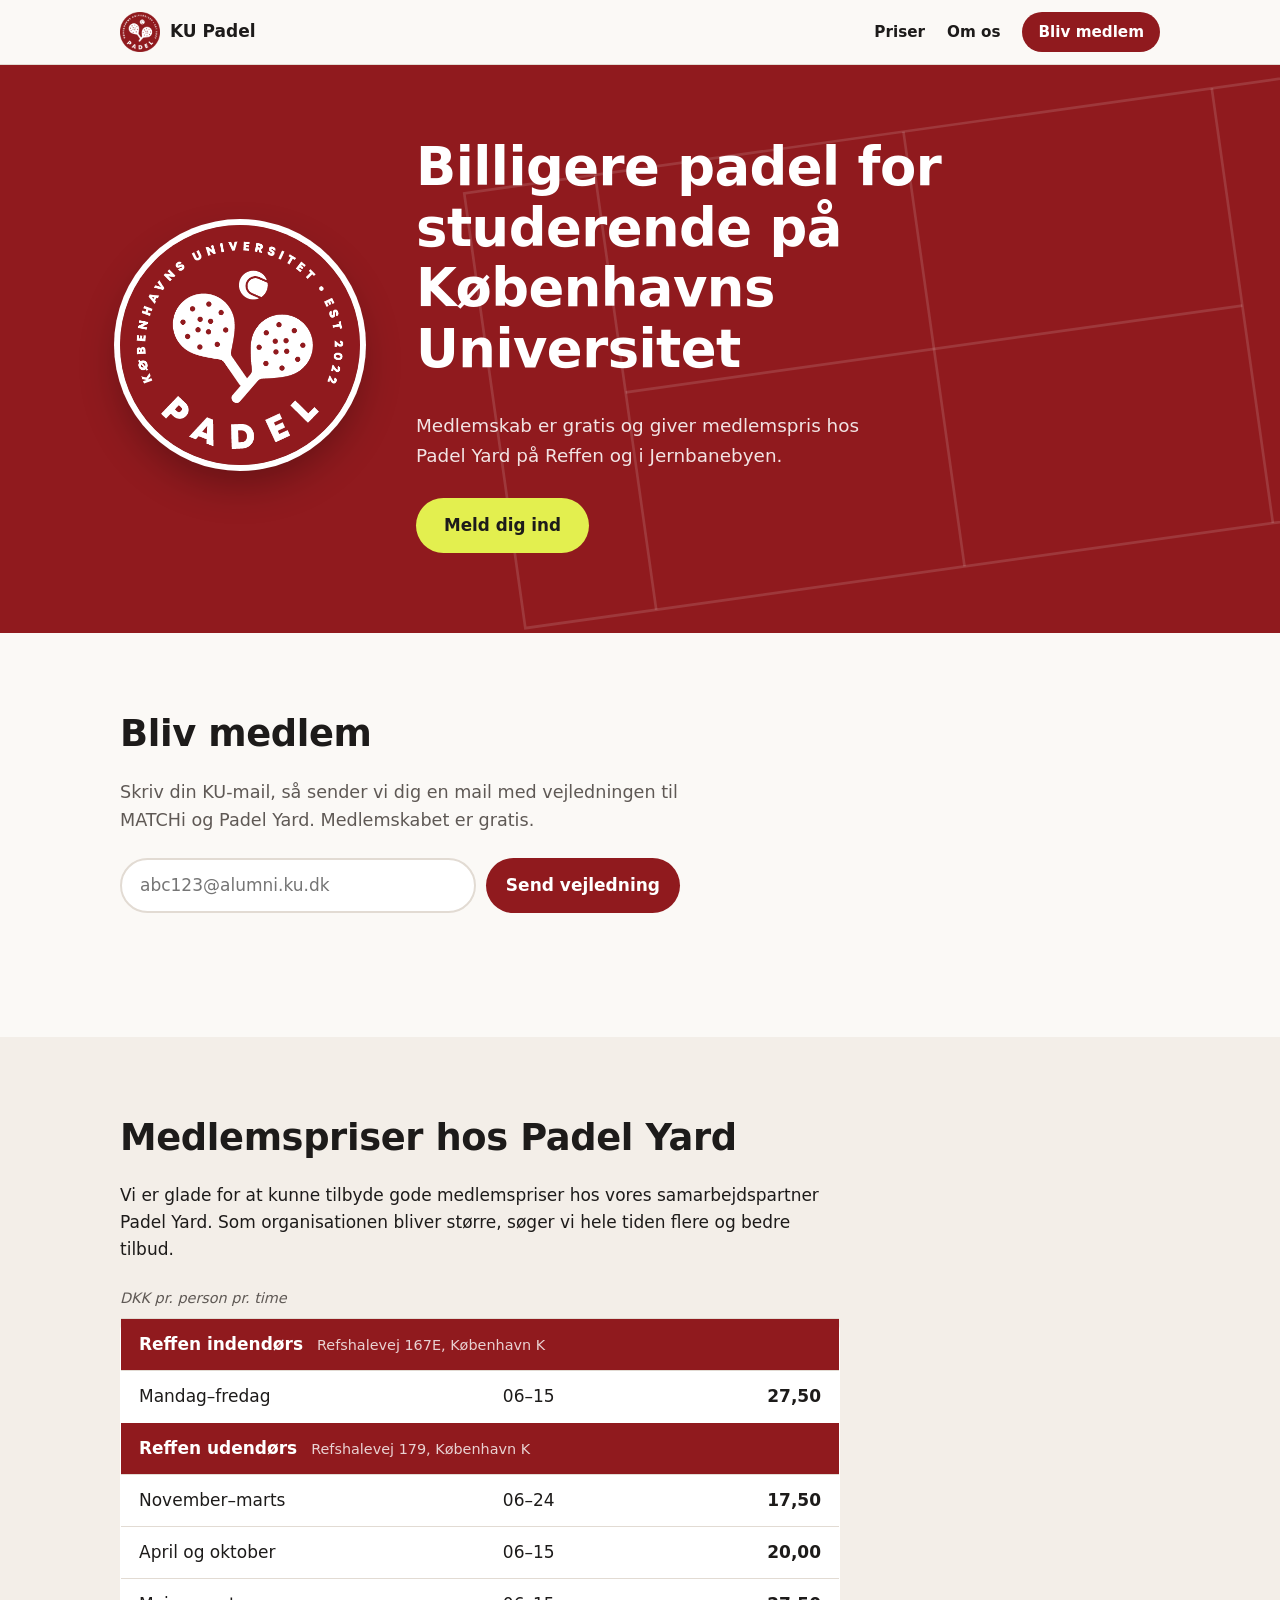
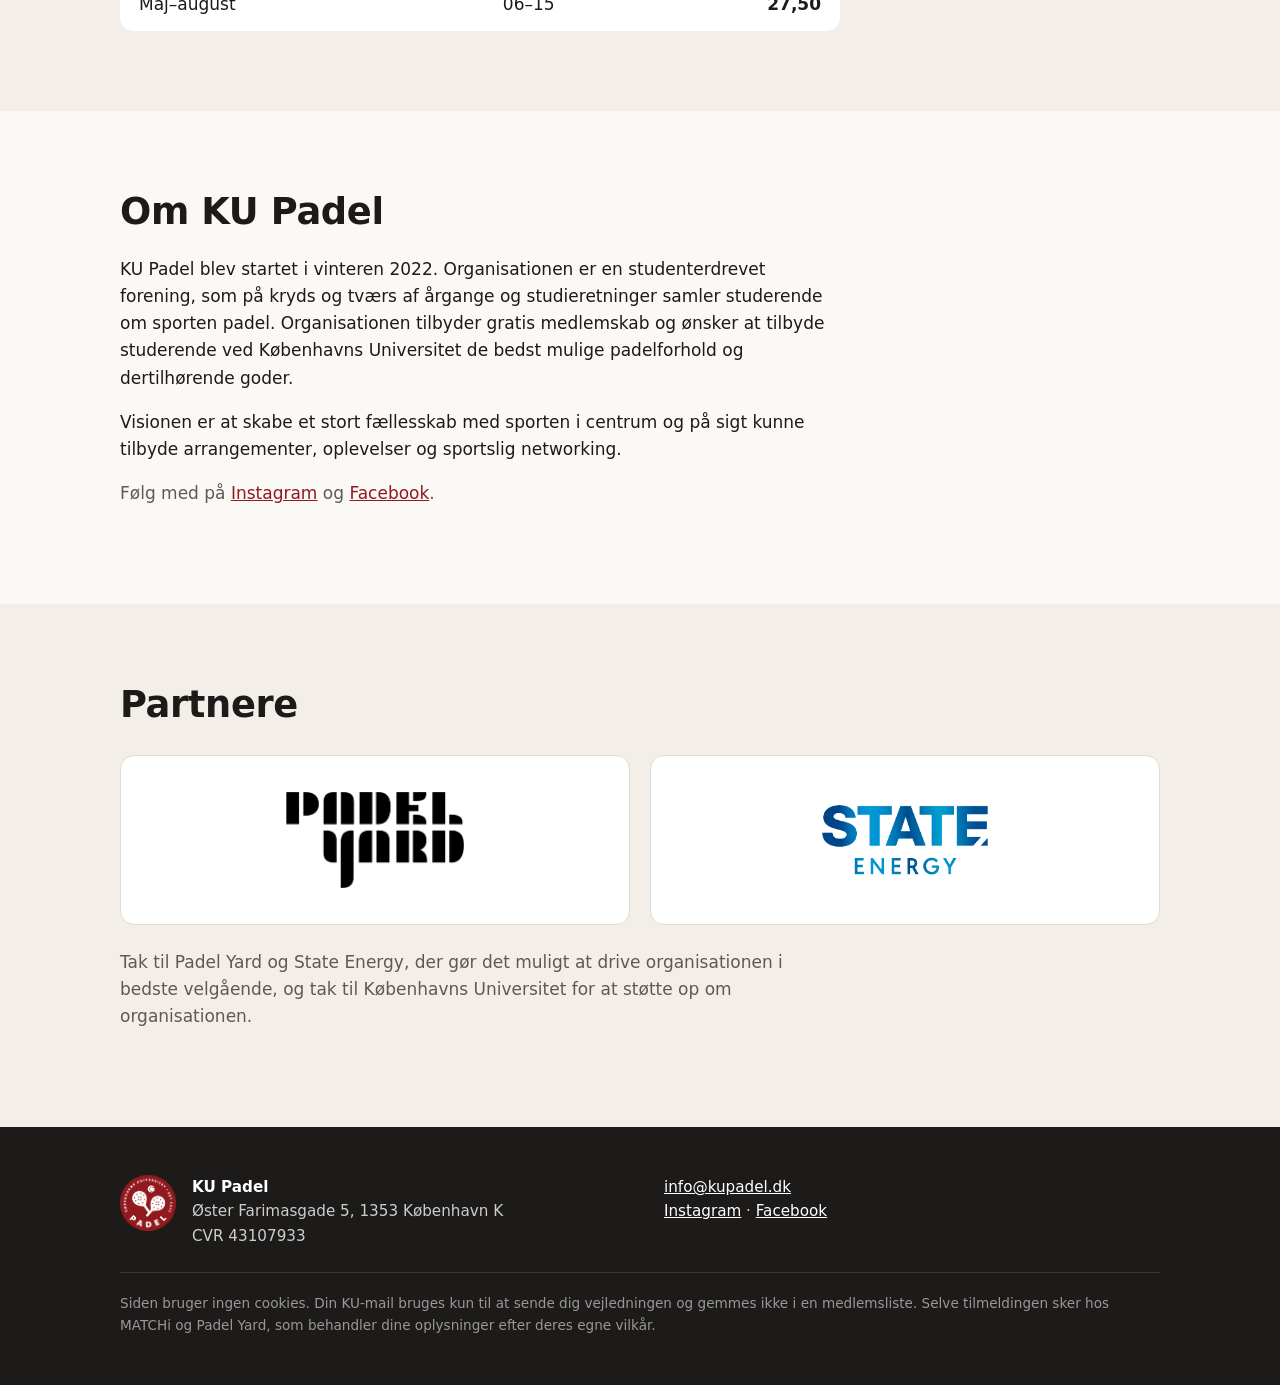
==== index.html @ b3137849 "Tilmelding via KU-mail: velkomstmail sendes fra Google Apps Script Co-Authored-By: Claude Opus 5.5 <" ====
<!doctype html>
<html lang="da">
<head>
  <meta charset="utf-8">
  <meta name="viewport" content="width=device-width, initial-scale=1">
  <title>KU Padel – for studerende</title>
  <meta name="description" content="KU Padel er en gratis, studenterdrevet forening for studerende ved Københavns Universitet. Bliv medlem og spil billigere padel hos Padel Yard.">
  <meta property="og:title" content="KU Padel – for studerende">
  <meta property="og:description" content="Gratis medlemskab og billigere padel hos Padel Yard for studerende ved Københavns Universitet.">
  <meta property="og:image" content="https://kupadel.dk/assets/logo.png">
  <meta property="og:url" content="https://kupadel.dk/">
  <link rel="icon" href="assets/favicon.png">
  <link rel="apple-touch-icon" href="assets/apple-touch-icon.png">
  <link rel="stylesheet" href="style.css">
</head>
<body>

<header class="topbar">
  <div class="wrap topbar-inner">
    <a class="brand" href="#top"><img src="assets/logo.png" alt="" width="40" height="40">KU Padel</a>
    <nav>
      <a href="#priser">Priser</a>
      <a href="#om">Om os</a>
      <a class="nav-cta" href="#bliv-medlem">Bliv medlem</a>
    </nav>
  </div>
</header>

<main id="top">

  <section class="hero">
    <svg class="court" viewBox="0 0 200 100" aria-hidden="true">
      <rect x="1" y="1" width="198" height="98"/>
      <line x1="100" y1="1" x2="100" y2="99"/>
      <line x1="30.5" y1="1" x2="30.5" y2="99"/>
      <line x1="169.5" y1="1" x2="169.5" y2="99"/>
      <line x1="30.5" y1="50" x2="169.5" y2="50"/>
    </svg>
    <div class="wrap hero-inner">
      <img class="hero-logo" src="assets/logo.png" alt="KU Padel – Københavns Universitet, est. 2022" width="474" height="474">
      <div>
        <h1>Billigere padel for studerende på Københavns Universitet</h1>
        <p class="hero-text">Medlemskab er gratis og giver medlemspris hos Padel Yard på Reffen og i Jernbanebyen.</p>
        <a class="btn btn-ball" href="#bliv-medlem">Meld dig ind</a>
      </div>
    </div>
  </section>

  <section id="bliv-medlem" class="section">
    <div class="wrap">
      <h2>Bliv medlem</h2>
      <p class="join-text">Skriv din KU-mail, så sender vi dig en mail med vejledningen til MATCHi og Padel Yard. Medlemskabet er gratis.</p>
      <form id="join" class="join" novalidate>
        <label for="email" class="sr-only">KU-mail</label>
        <input id="email" name="email" type="email" inputmode="email" autocomplete="email" placeholder="abc123@alumni.ku.dk" required>
        <input name="website" type="text" tabindex="-1" autocomplete="off" class="hp" aria-hidden="true">
        <button class="btn" type="submit">Send vejledning</button>
      </form>
      <p id="join-msg" class="join-msg" role="status"></p>
    </div>
  </section>

  <!-- PRISER: Tallene er fra den gamle side (april 2026). Tjek dem med Padel Yard, og tilføj Jernbanebyen. -->
  <section id="priser" class="section section-tint">
    <div class="wrap narrow">
      <h2>Medlemspriser hos Padel Yard</h2>
      <p>Vi er glade for at kunne tilbyde gode medlemspriser hos vores samarbejdspartner Padel Yard. Som organisationen bliver større, søger vi hele tiden flere og bedre tilbud.</p>
      <table class="prices">
        <caption>DKK pr. person pr. time</caption>
        <tbody>
          <tr class="venue"><th colspan="3">Reffen indendørs <span>Refshalevej 167E, København K</span></th></tr>
          <tr><td>Mandag–fredag</td><td>06–15</td><td>27,50</td></tr>
        </tbody>
        <tbody>
          <tr class="venue"><th colspan="3">Reffen udendørs <span>Refshalevej 179, København K</span></th></tr>
          <tr><td>November–marts</td><td>06–24</td><td>17,50</td></tr>
          <tr><td>April og oktober</td><td>06–15</td><td>20,00</td></tr>
          <tr><td>Maj–august</td><td>06–15</td><td>27,50</td></tr>
        </tbody>
      </table>
    </div>
  </section>

  <section id="om" class="section">
    <div class="wrap narrow">
      <h2>Om KU Padel</h2>
      <p>KU Padel blev startet i vinteren 2022. Organisationen er en studenterdrevet forening, som på kryds og tværs af årgange og studieretninger samler studerende om sporten padel. Organisationen tilbyder gratis medlemskab og ønsker at tilbyde studerende ved Københavns Universitet de bedst mulige padelforhold og dertilhørende goder.</p>
      <p>Visionen er at skabe et stort fællesskab med sporten i centrum og på sigt kunne tilbyde arrangementer, oplevelser og sportslig networking.</p>
      <p class="social">Følg med på <a href="https://www.instagram.com/kupadel/" target="_blank" rel="noopener">Instagram</a> og <a href="https://www.facebook.com/KU-Padel-109963844948244" target="_blank" rel="noopener">Facebook</a>.</p>
    </div>
  </section>

  <section id="partnere" class="section section-tint">
    <div class="wrap">
      <h2>Partnere</h2>
      <div class="partners">
        <a href="https://padelyard.dk" target="_blank" rel="noopener"><img src="assets/padelyard.png" alt="Padel Yard" width="714" height="387"></a>
        <a href="https://state.nu" target="_blank" rel="noopener"><img src="assets/state-energy.png" alt="State Energy" width="262" height="111"></a>
      </div>
      <p class="thanks">Tak til Padel Yard og State Energy, der gør det muligt at drive organisationen i bedste velgående, og tak til Københavns Universitet for at støtte op om organisationen.</p>
    </div>
  </section>

</main>

<footer class="footer">
  <div class="wrap footer-inner">
    <div>
      <img src="assets/logo.png" alt="" width="56" height="56">
      <p><strong>KU Padel</strong><br>Øster Farimasgade 5, 1353 København K<br>CVR 43107933</p>
    </div>
    <div>
      <p><a href="mailto:info@kupadel.dk">info@kupadel.dk</a><br>
        <a href="https://www.instagram.com/kupadel/" target="_blank" rel="noopener">Instagram</a> · <a href="https://www.facebook.com/KU-Padel-109963844948244" target="_blank" rel="noopener">Facebook</a></p>
    </div>
    <p class="privacy">Siden bruger ingen cookies. Din KU-mail bruges kun til at sende dig vejledningen og gemmes ikke i en medlemsliste. Selve tilmeldingen sker hos MATCHi og Padel Yard, som behandler dine oplysninger efter deres egne vilkår.</p>
  </div>
</footer>

<script>
  // Web-app-URL fra Google Apps Script (se apps-script/Code.gs og README.md).
  const ENDPOINT = 'INDSÆT_APPS_SCRIPT_URL_HER';
  const KU_MAIL = /^[^\s@]+@([a-z0-9-]+\.)*ku\.dk$/i;

  const form = document.getElementById('join');
  const msg = document.getElementById('join-msg');

  form.addEventListener('submit', async (e) => {
    e.preventDefault();
    const email = form.email.value.trim();
    if (!KU_MAIL.test(email)) {
      msg.className = 'join-msg error';
      msg.textContent = 'Brug din KU-mail, fx abc123@alumni.ku.dk.';
      return;
    }
    const button = form.querySelector('button');
    button.disabled = true;
    msg.className = 'join-msg';
    msg.textContent = 'Sender …';
    try {
      const res = await fetch(ENDPOINT, { method: 'POST', body: new URLSearchParams(new FormData(form)) });
      const data = await res.json();
      if (data.status !== 'ok') throw new Error(data.status);
      form.reset();
      msg.className = 'join-msg ok';
      msg.textContent = `Tjek din indbakke på ${email}. Kan du ikke finde mailen, så kig i spam.`;
    } catch {
      msg.className = 'join-msg error';
      msg.textContent = 'Noget gik galt. Prøv igen, eller skriv til padelcss@gmail.com.';
    } finally {
      button.disabled = false;
    }
  });
</script>

</body>
</html>
---- style.css ----
:root {
  --red: #901a1e;
  --red-deep: #6f1317;
  --ball: #e3ef4f;
  --ink: #1d1b1a;
  --muted: #5f5955;
  --paper: #fbf9f6;
  --tint: #f3eee8;
  --line: #e2dbd3;
  --radius: 14px;
}

* { box-sizing: border-box; }

html { scroll-behavior: smooth; scroll-padding-top: 72px; }

body {
  margin: 0;
  background: var(--paper);
  color: var(--ink);
  font: 17px/1.6 ui-sans-serif, system-ui, -apple-system, "Segoe UI", Roboto, Helvetica, Arial, sans-serif;
  -webkit-font-smoothing: antialiased;
}

img { max-width: 100%; height: auto; display: block; }

a { color: var(--red); }

h1, h2, h3 { line-height: 1.15; margin: 0 0 .6em; letter-spacing: -.01em; }
h2 { font-size: clamp(1.7rem, 4vw, 2.3rem); font-weight: 800; }
h3 { font-size: 1.15rem; font-weight: 700; }

.wrap { max-width: 1080px; margin: 0 auto; padding: 0 20px; }
.narrow > * { max-width: 720px; }

/* Topbar */
.topbar {
  position: sticky; top: 0; z-index: 10;
  background: rgba(251, 249, 246, .92);
  backdrop-filter: blur(8px);
  border-bottom: 1px solid var(--line);
}
.topbar-inner { display: flex; align-items: center; justify-content: space-between; height: 64px; }
.brand { display: flex; align-items: center; gap: 10px; font-weight: 800; color: var(--ink); text-decoration: none; }
.topbar nav { display: flex; align-items: center; gap: 22px; }
.topbar nav a { color: var(--ink); text-decoration: none; font-weight: 600; font-size: .95rem; }
.topbar nav a:hover { color: var(--red); }
.topbar nav .nav-cta { background: var(--red); color: #fff; padding: 8px 16px; border-radius: 999px; }
.topbar nav .nav-cta:hover { background: var(--red-deep); color: #fff; }

/* Hero */
.hero {
  position: relative; overflow: hidden;
  background: var(--red);
  color: #fff;
  padding: 72px 0 80px;
}
.court {
  position: absolute; right: -8%; top: 50%;
  width: 70%; min-width: 520px;
  transform: translateY(-50%) rotate(-8deg);
  fill: none; stroke: rgba(255, 255, 255, .13); stroke-width: .6;
}
.hero-inner { position: relative; display: grid; grid-template-columns: 240px 1fr; gap: 56px; align-items: center; }
.hero-logo { width: 240px; border-radius: 50%; box-shadow: 0 0 0 6px #fff, 0 18px 40px rgba(0, 0, 0, .3); }
.hero h1 { font-size: clamp(2rem, 5vw, 3.3rem); font-weight: 800; max-width: 15ch; }
.hero-text { font-size: 1.15rem; max-width: 38ch; margin: 0 0 28px; color: rgba(255, 255, 255, .88); }

/* Buttons */
.btn {
  display: inline-block;
  background: var(--red); color: #fff;
  font-weight: 700; text-decoration: none;
  padding: 11px 20px; border-radius: 999px;
  transition: background .15s, transform .15s;
}
.btn:hover { background: var(--red-deep); transform: translateY(-1px); }
.btn-ball { background: var(--ball); color: var(--ink); font-size: 1.05rem; padding: 14px 28px; }
.btn-ball:hover { background: #fff; color: var(--ink); }
.btn-ghost { background: transparent; color: var(--red); box-shadow: inset 0 0 0 2px var(--red); }
.btn-ghost:hover { background: var(--red); color: #fff; }
.btn-row { display: flex; flex-wrap: wrap; gap: 10px; }

/* Sections */
.section { padding: 80px 0; }
.section-tint { background: var(--tint); }
.section p { margin: 0 0 1em; }

/* Join */
.join-text { max-width: 52ch; color: var(--muted); font-size: 1.1rem; }
.join { display: flex; gap: 10px; max-width: 560px; margin-top: 24px; }
.join input[type=email] {
  flex: 1; min-width: 0;
  font: inherit; padding: 12px 18px;
  border: 2px solid var(--line); border-radius: 999px; background: #fff; color: var(--ink);
}
.join input[type=email]:focus { outline: none; border-color: var(--red); }
.join .btn { border: 0; font: inherit; font-weight: 700; cursor: pointer; }
.join .btn:disabled { opacity: .6; cursor: default; transform: none; }
.join-msg { min-height: 1.6em; margin-top: 12px; font-weight: 600; }
.join-msg.ok { color: #2f6b2f; }
.join-msg.error { color: var(--red); }
.hp { position: absolute; left: -9999px; }
.sr-only { position: absolute; width: 1px; height: 1px; overflow: hidden; clip: rect(0 0 0 0); }

/* Prices */
.prices { width: 100%; border-collapse: collapse; margin-top: 24px; background: #fff; border-radius: var(--radius); overflow: hidden; border: 1px solid var(--line); }
.prices caption { caption-side: top; text-align: left; font-size: .9rem; color: var(--muted); padding-bottom: 8px; font-style: italic; }
.prices th, .prices td { padding: 12px 18px; text-align: left; }
.prices td:last-child { text-align: right; font-weight: 700; font-variant-numeric: tabular-nums; }
.prices td { border-top: 1px solid var(--line); }
.prices .venue th { background: var(--red); color: #fff; font-weight: 700; }
.prices .venue span { font-weight: 400; opacity: .8; margin-left: 8px; font-size: .9rem; }

/* About */
.social { color: var(--muted); }

/* Partners */
.partners { display: flex; flex-wrap: wrap; gap: 20px; margin: 28px 0 24px; }
.partners a {
  flex: 1 1 260px;
  display: grid; place-items: center;
  background: #fff; border: 1px solid var(--line); border-radius: var(--radius);
  height: 170px; padding: 28px;
  transition: border-color .15s;
}
.partners a:hover { border-color: var(--red); }
.partners img { width: auto; height: 96px; }
.partners img[alt="State Energy"] { height: 70px; }
.thanks { color: var(--muted); max-width: 64ch; }

/* Footer */
.footer { background: var(--ink); color: rgba(255, 255, 255, .78); padding: 48px 0; font-size: .95rem; }
.footer a { color: #fff; }
.footer-inner { display: grid; grid-template-columns: 1fr 1fr; gap: 24px 48px; }
.footer-inner > div:first-child { display: flex; gap: 16px; align-items: flex-start; }
.footer p { margin: 0; }
.footer strong { color: #fff; }
.privacy { grid-column: 1 / -1; font-size: .85rem; color: rgba(255, 255, 255, .55); border-top: 1px solid rgba(255, 255, 255, .12); padding-top: 20px; }

/* Mobile */
@media (max-width: 820px) {
  .hero { padding: 48px 0 56px; }
  .hero-inner { grid-template-columns: 1fr; gap: 28px; }
  .hero-logo { width: 140px; }
  .section { padding: 56px 0; }
  .footer-inner { grid-template-columns: 1fr; }
}
@media (max-width: 560px) {
  .join { flex-direction: column; }
  .join .btn { align-self: flex-start; }
  .topbar nav a:not(.nav-cta) { display: none; }
  .prices th, .prices td { padding: 10px 12px; }
  .prices .venue span { display: block; margin-left: 0; }
}
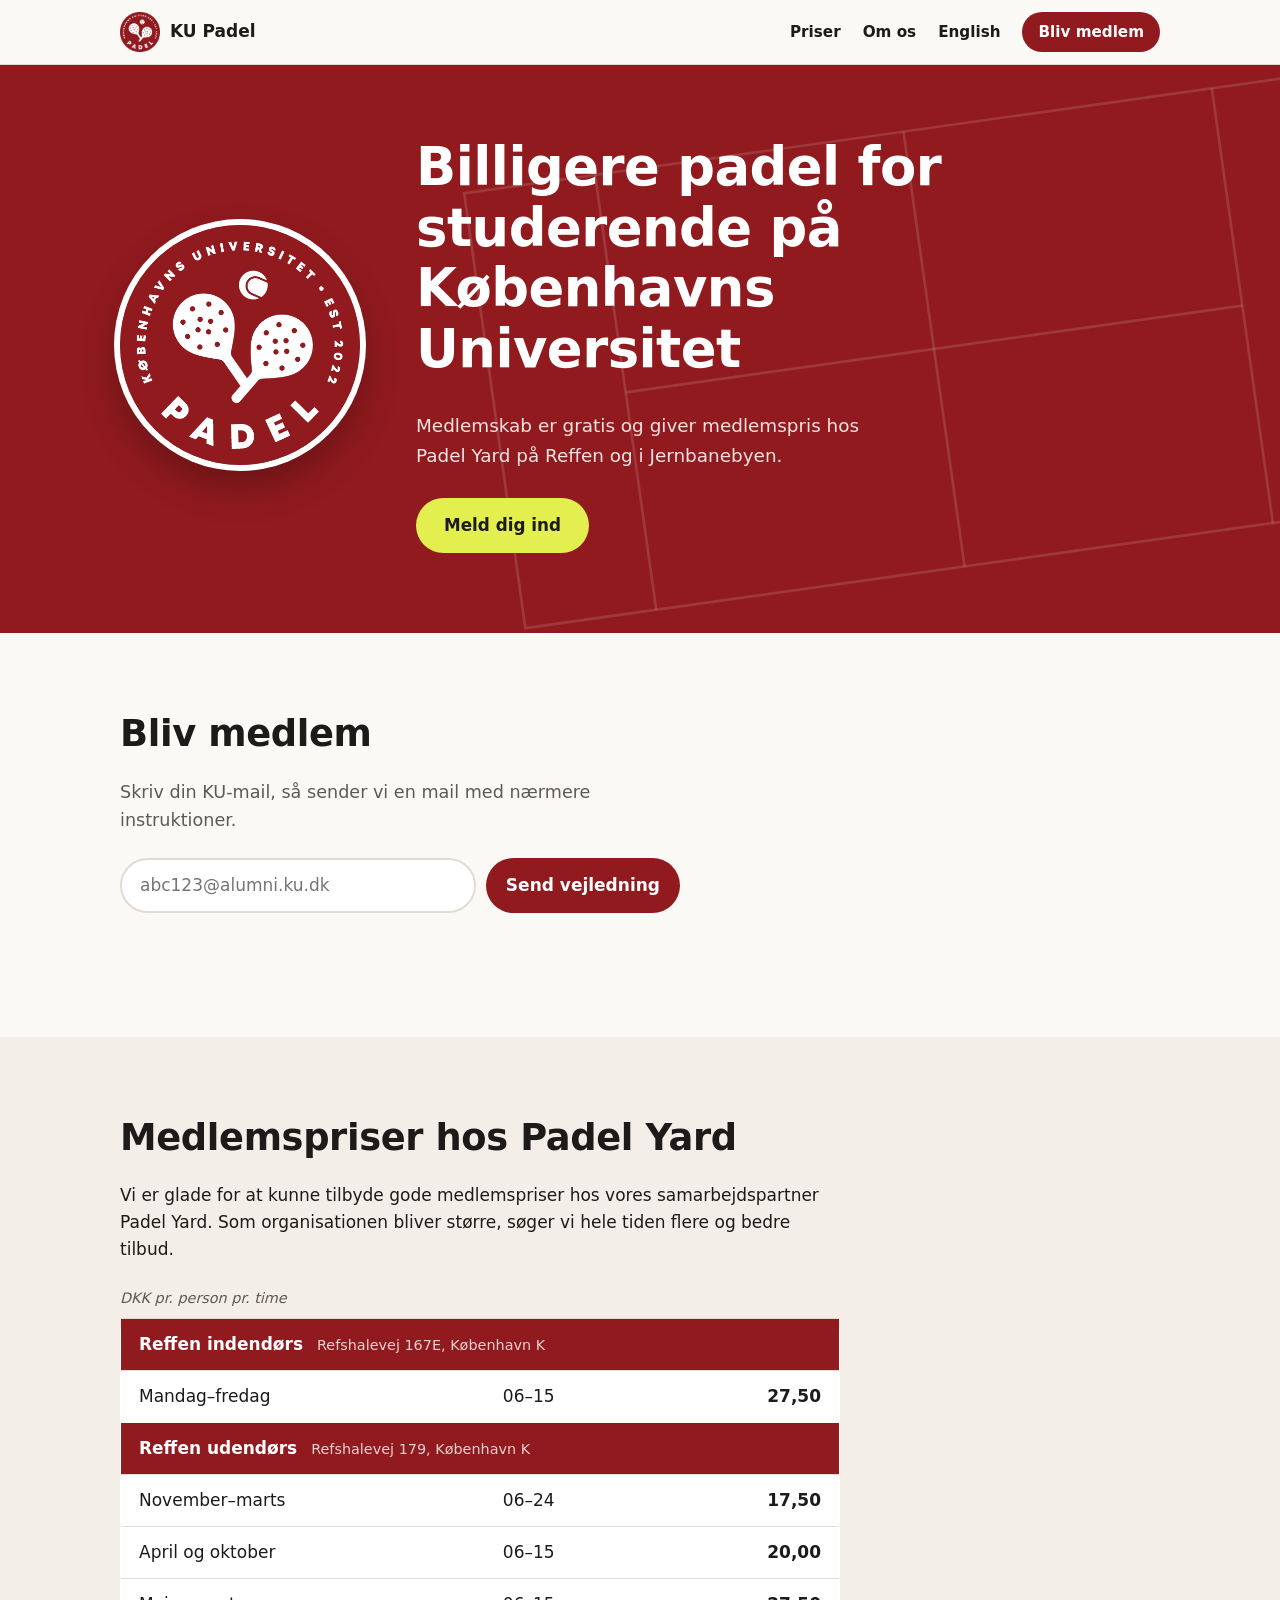
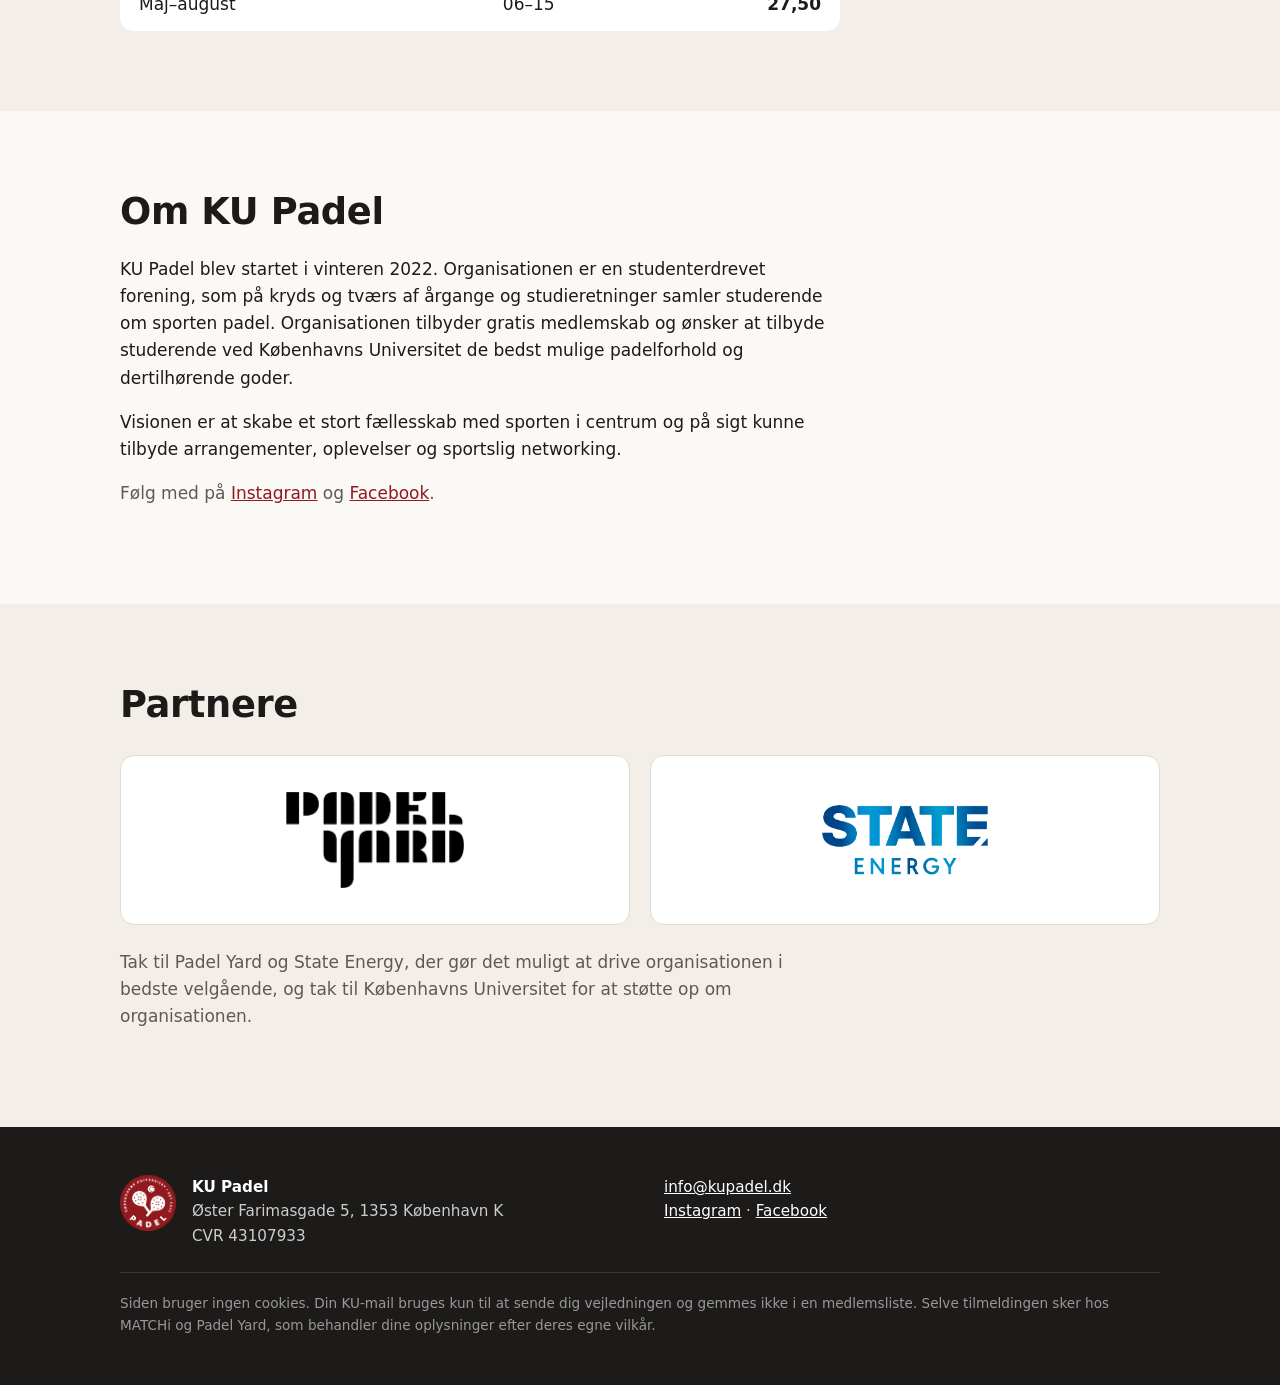
==== commit 9214db01: "Engelsk version af siden og ny tekst ved tilmelding Co-Authored-By: Claude Opus 5.5 <noreply@anthrop" ====
--- a/index.html
+++ b/index.html
@@ -9,6 +9,7 @@
   <meta property="og:description" content="Gratis medlemskab og billigere padel hos Padel Yard for studerende ved Københavns Universitet.">
   <meta property="og:image" content="https://kupadel.dk/assets/logo.png">
   <meta property="og:url" content="https://kupadel.dk/">
+  <link rel="alternate" hreflang="en" href="https://kupadel.dk/en/">
   <link rel="icon" href="assets/favicon.png">
   <link rel="apple-touch-icon" href="assets/apple-touch-icon.png">
   <link rel="stylesheet" href="style.css">
@@ -21,6 +22,7 @@
     <nav>
       <a href="#priser">Priser</a>
       <a href="#om">Om os</a>
+      <a class="lang" href="en/" lang="en" hreflang="en">English</a>
       <a class="nav-cta" href="#bliv-medlem">Bliv medlem</a>
     </nav>
   </div>
@@ -49,7 +51,7 @@
   <section id="bliv-medlem" class="section">
     <div class="wrap">
       <h2>Bliv medlem</h2>
-      <p class="join-text">Skriv din KU-mail, så sender vi dig en mail med vejledningen til MATCHi og Padel Yard. Medlemskabet er gratis.</p>
+      <p class="join-text">Skriv din KU-mail, så sender vi en mail med nærmere instruktioner.</p>
       <form id="join" class="join" novalidate>
         <label for="email" class="sr-only">KU-mail</label>
         <input id="email" name="email" type="email" inputmode="email" autocomplete="email" placeholder="abc123@alumni.ku.dk" required>
@@ -117,41 +119,7 @@
   </div>
 </footer>
 
-<script>
-  // Web-app-URL fra Google Apps Script (se apps-script/Code.gs og README.md).
-  const ENDPOINT = 'INDSÆT_APPS_SCRIPT_URL_HER';
-  const KU_MAIL = /^[^\s@]+@([a-z0-9-]+\.)*ku\.dk$/i;
-
-  const form = document.getElementById('join');
-  const msg = document.getElementById('join-msg');
-
-  form.addEventListener('submit', async (e) => {
-    e.preventDefault();
-    const email = form.email.value.trim();
-    if (!KU_MAIL.test(email)) {
-      msg.className = 'join-msg error';
-      msg.textContent = 'Brug din KU-mail, fx abc123@alumni.ku.dk.';
-      return;
-    }
-    const button = form.querySelector('button');
-    button.disabled = true;
-    msg.className = 'join-msg';
-    msg.textContent = 'Sender …';
-    try {
-      const res = await fetch(ENDPOINT, { method: 'POST', body: new URLSearchParams(new FormData(form)) });
-      const data = await res.json();
-      if (data.status !== 'ok') throw new Error(data.status);
-      form.reset();
-      msg.className = 'join-msg ok';
-      msg.textContent = `Tjek din indbakke på ${email}. Kan du ikke finde mailen, så kig i spam.`;
-    } catch {
-      msg.className = 'join-msg error';
-      msg.textContent = 'Noget gik galt. Prøv igen, eller skriv til padelcss@gmail.com.';
-    } finally {
-      button.disabled = false;
-    }
-  });
-</script>
+<script src="join.js"></script>
 
 </body>
 </html>
--- a/style.css
+++ b/style.css
@@ -149,7 +149,8 @@
 @media (max-width: 560px) {
   .join { flex-direction: column; }
   .join .btn { align-self: flex-start; }
-  .topbar nav a:not(.nav-cta) { display: none; }
+  .topbar nav a:not(.nav-cta):not(.lang) { display: none; }
+  .topbar nav { gap: 14px; }
   .prices th, .prices td { padding: 10px 12px; }
   .prices .venue span { display: block; margin-left: 0; }
 }
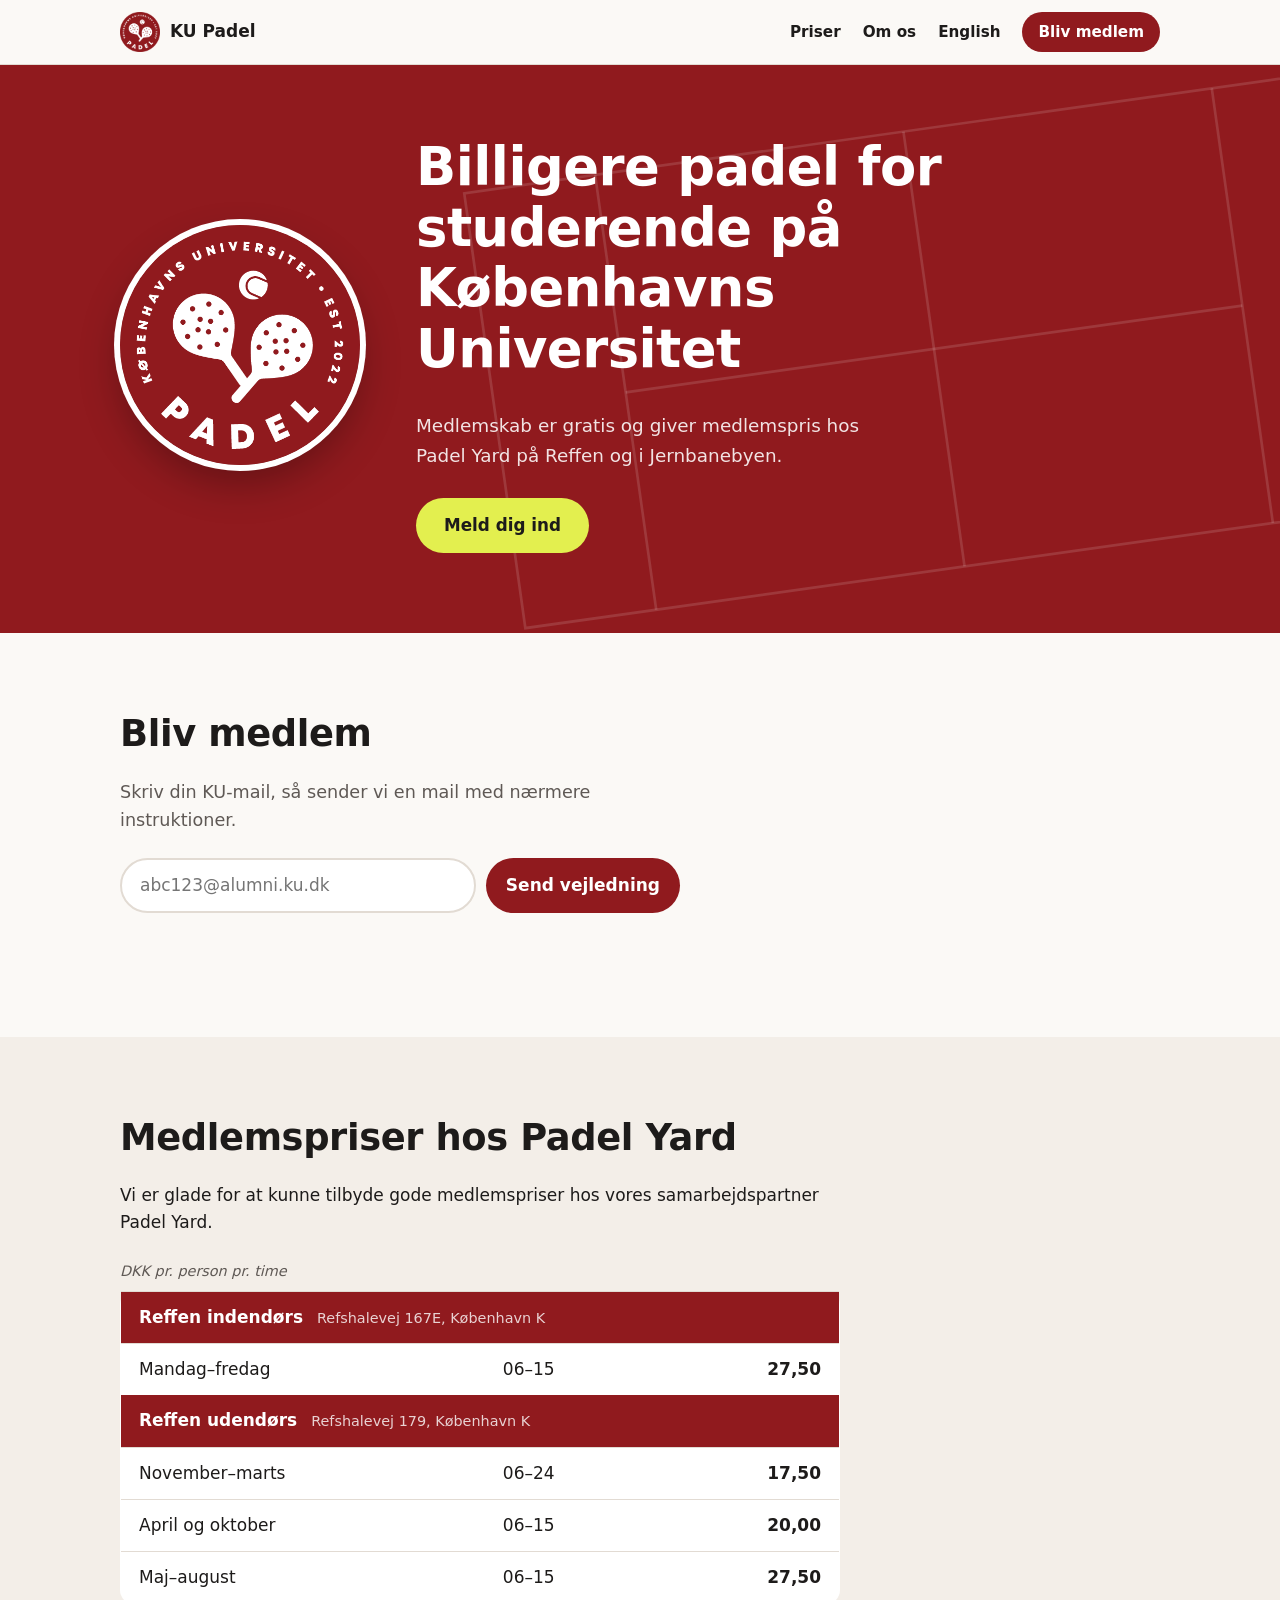
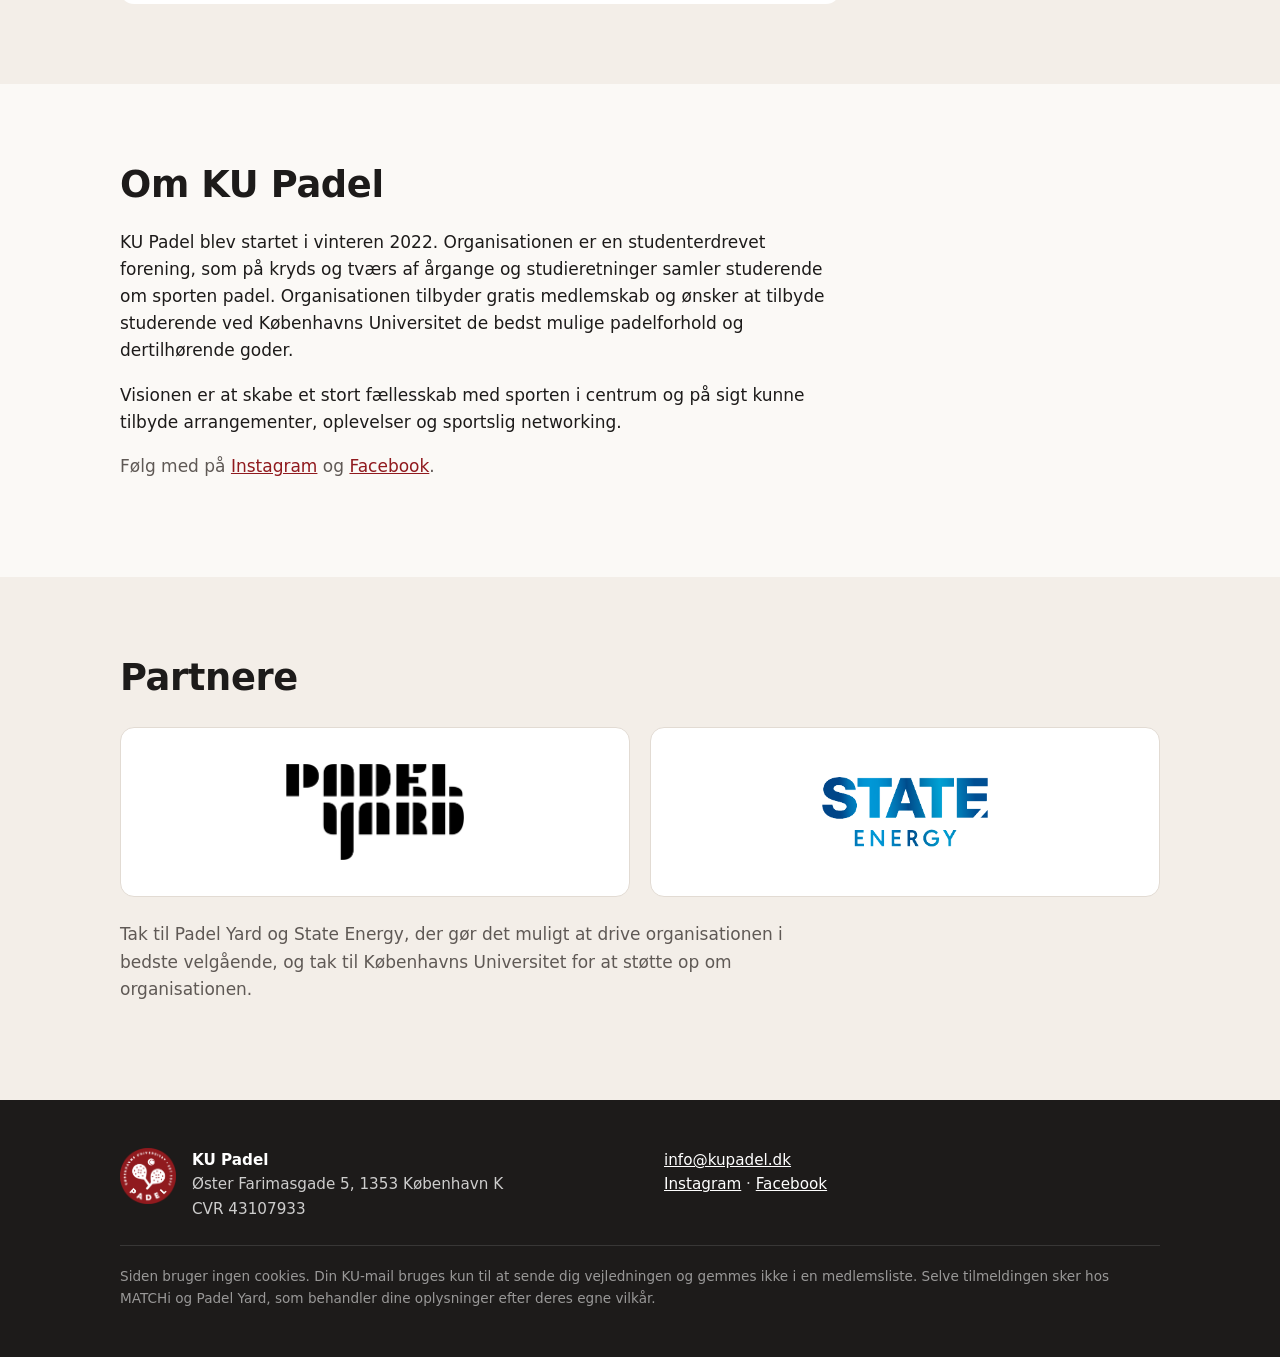
==== commit e917b5db: "Fjern sætning om flere tilbud Co-Authored-By: Claude Opus 5.5 <noreply@anthropic.com>" ====
--- a/index.html
+++ b/index.html
@@ -66,7 +66,7 @@
   <section id="priser" class="section section-tint">
     <div class="wrap narrow">
       <h2>Medlemspriser hos Padel Yard</h2>
-      <p>Vi er glade for at kunne tilbyde gode medlemspriser hos vores samarbejdspartner Padel Yard. Som organisationen bliver større, søger vi hele tiden flere og bedre tilbud.</p>
+      <p>Vi er glade for at kunne tilbyde gode medlemspriser hos vores samarbejdspartner Padel Yard.</p>
       <table class="prices">
         <caption>DKK pr. person pr. time</caption>
         <tbody>
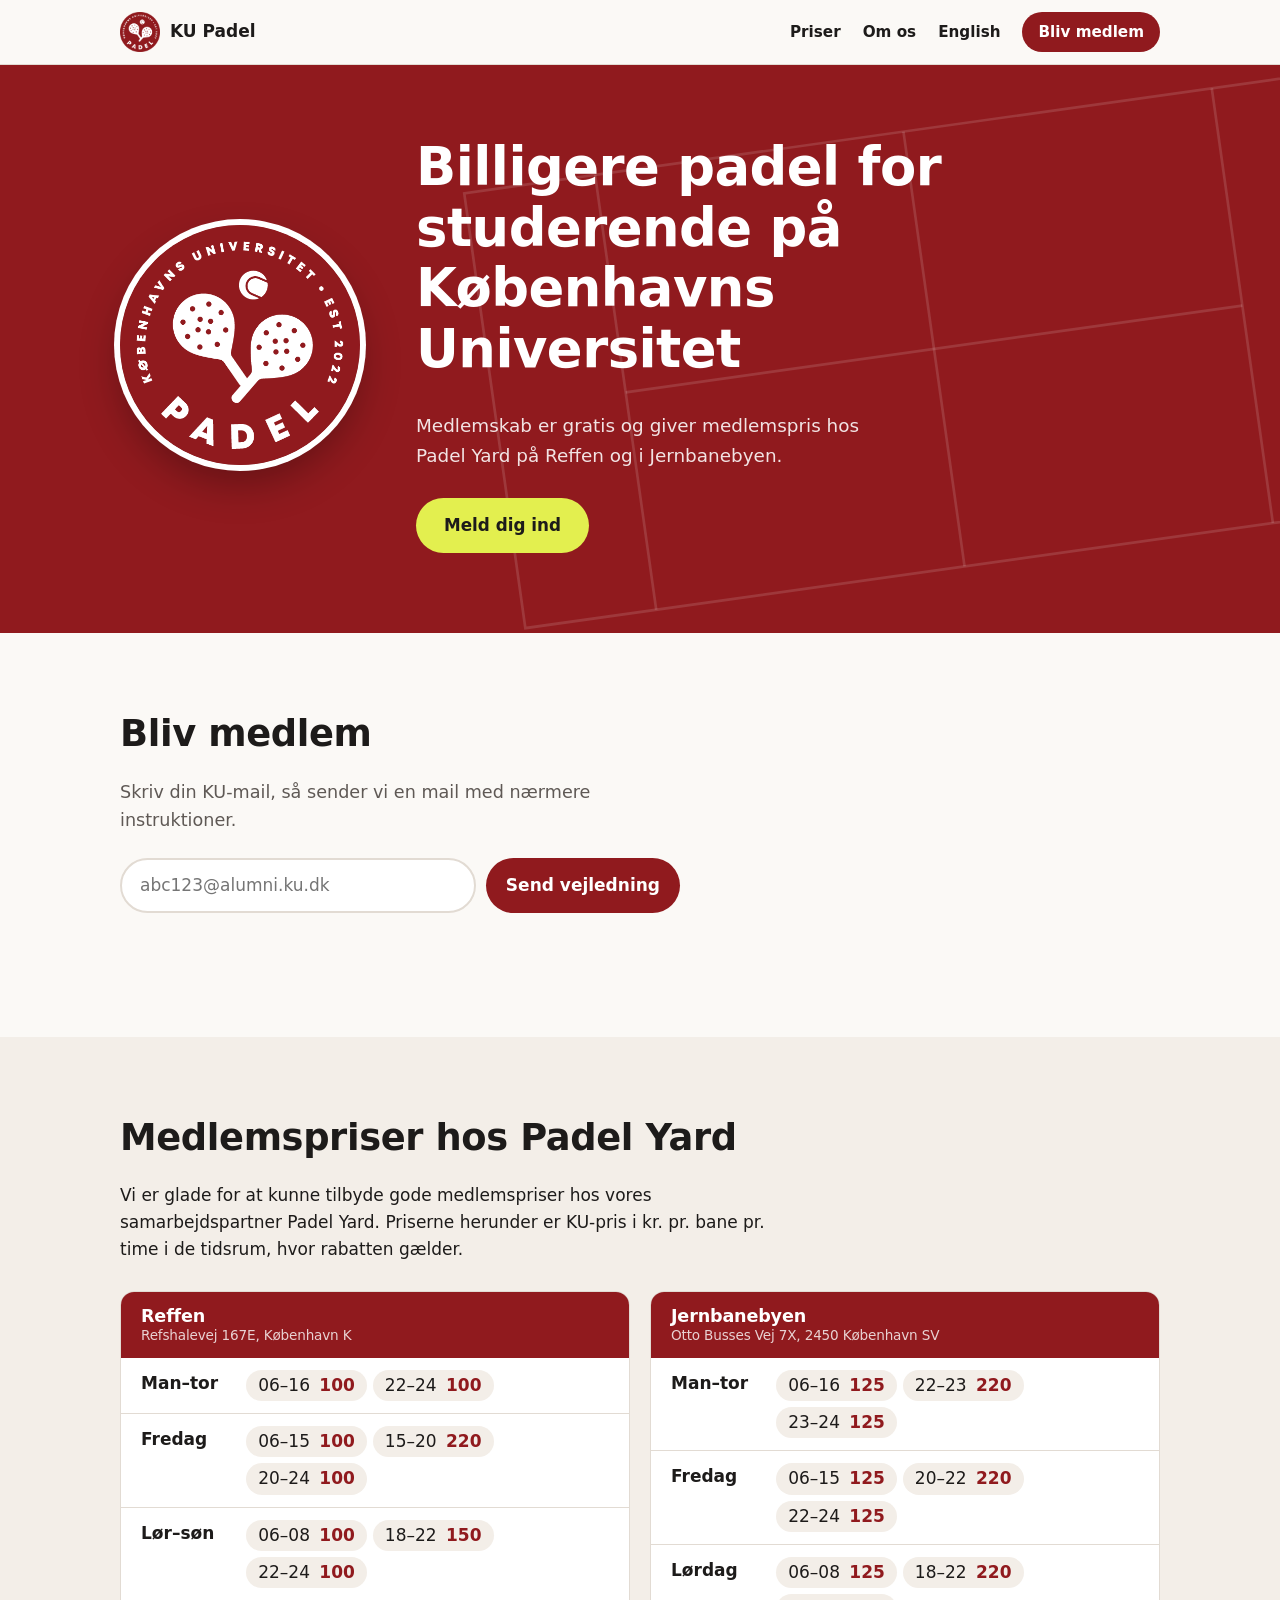
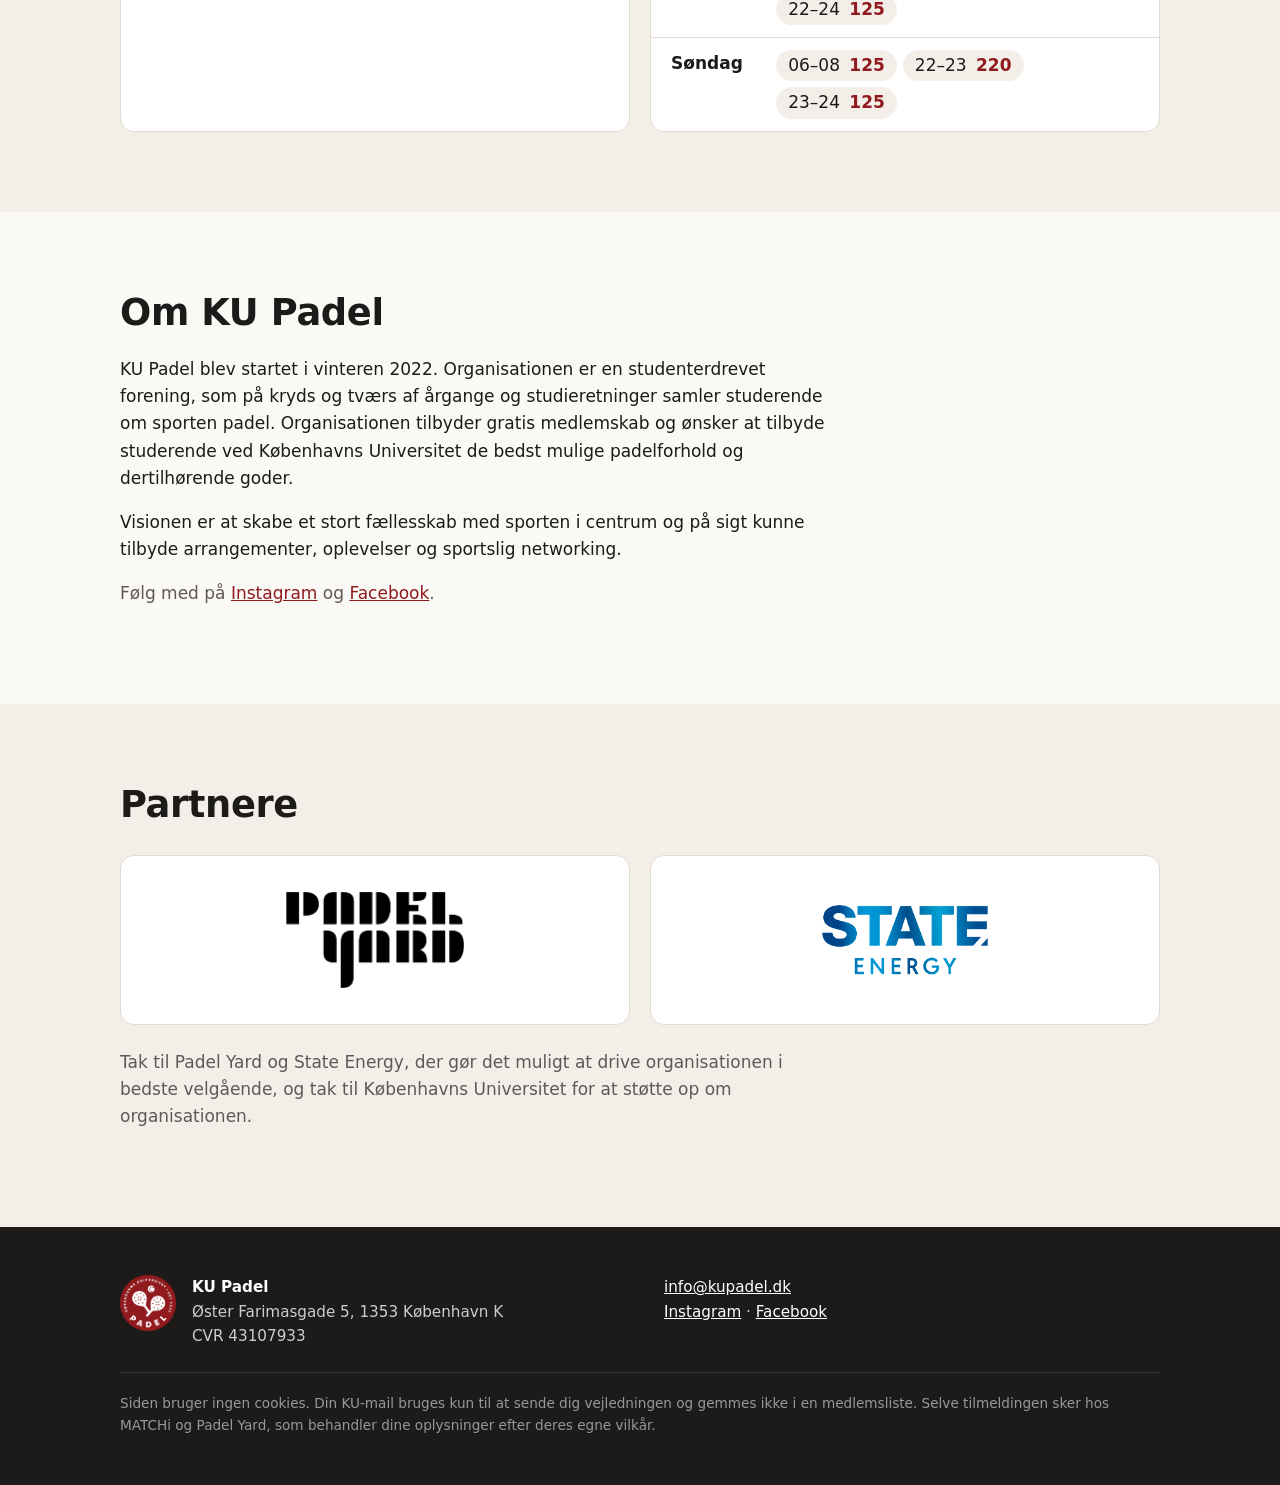
==== commit 7a2c2d66: "Nye KU-priser pr. bane for Reffen og Jernbanebyen uden prime time Co-Authored-By: Claude Opus 5.5 <n" ====
--- a/index.html
+++ b/index.html
@@ -62,24 +62,30 @@
     </div>
   </section>
 
-  <!-- PRISER: Tallene er fra den gamle side (april 2026). Tjek dem med Padel Yard, og tilføj Jernbanebyen. -->
+  <!-- PRISER: KU-priser pr. bane pr. time fra Padel Yard (okt. 2026). Prime time er udeladt med vilje. Ret også en/index.html. -->
   <section id="priser" class="section section-tint">
-    <div class="wrap narrow">
+    <div class="wrap">
       <h2>Medlemspriser hos Padel Yard</h2>
-      <p>Vi er glade for at kunne tilbyde gode medlemspriser hos vores samarbejdspartner Padel Yard.</p>
-      <table class="prices">
-        <caption>DKK pr. person pr. time</caption>
-        <tbody>
-          <tr class="venue"><th colspan="3">Reffen indendørs <span>Refshalevej 167E, København K</span></th></tr>
-          <tr><td>Mandag–fredag</td><td>06–15</td><td>27,50</td></tr>
-        </tbody>
-        <tbody>
-          <tr class="venue"><th colspan="3">Reffen udendørs <span>Refshalevej 179, København K</span></th></tr>
-          <tr><td>November–marts</td><td>06–24</td><td>17,50</td></tr>
-          <tr><td>April og oktober</td><td>06–15</td><td>20,00</td></tr>
-          <tr><td>Maj–august</td><td>06–15</td><td>27,50</td></tr>
-        </tbody>
-      </table>
+      <p class="prices-intro">Vi er glade for at kunne tilbyde gode medlemspriser hos vores samarbejdspartner Padel Yard. Priserne herunder er KU-pris i kr. pr. bane pr. time i de tidsrum, hvor rabatten gælder.</p>
+      <div class="price-grid">
+        <div class="venue-card">
+          <h3>Reffen <span>Refshalevej 167E, København K</span></h3>
+          <table>
+            <tr><th>Man–tor</th><td><ul class="slots"><li>06–16 <b>100</b></li><li>22–24 <b>100</b></li></ul></td></tr>
+            <tr><th>Fredag</th><td><ul class="slots"><li>06–15 <b>100</b></li><li>15–20 <b>220</b></li><li>20–24 <b>100</b></li></ul></td></tr>
+            <tr><th>Lør–søn</th><td><ul class="slots"><li>06–08 <b>100</b></li><li>18–22 <b>150</b></li><li>22–24 <b>100</b></li></ul></td></tr>
+          </table>
+        </div>
+        <div class="venue-card">
+          <h3>Jernbanebyen <span>Otto Busses Vej 7X, 2450 København SV</span></h3>
+          <table>
+            <tr><th>Man–tor</th><td><ul class="slots"><li>06–16 <b>125</b></li><li>22–23 <b>220</b></li><li>23–24 <b>125</b></li></ul></td></tr>
+            <tr><th>Fredag</th><td><ul class="slots"><li>06–15 <b>125</b></li><li>20–22 <b>220</b></li><li>22–24 <b>125</b></li></ul></td></tr>
+            <tr><th>Lørdag</th><td><ul class="slots"><li>06–08 <b>125</b></li><li>18–22 <b>220</b></li><li>22–24 <b>125</b></li></ul></td></tr>
+            <tr><th>Søndag</th><td><ul class="slots"><li>06–08 <b>125</b></li><li>22–23 <b>220</b></li><li>23–24 <b>125</b></li></ul></td></tr>
+          </table>
+        </div>
+      </div>
     </div>
   </section>
 
--- a/style.css
+++ b/style.css
@@ -104,13 +104,18 @@
 .sr-only { position: absolute; width: 1px; height: 1px; overflow: hidden; clip: rect(0 0 0 0); }
 
 /* Prices */
-.prices { width: 100%; border-collapse: collapse; margin-top: 24px; background: #fff; border-radius: var(--radius); overflow: hidden; border: 1px solid var(--line); }
-.prices caption { caption-side: top; text-align: left; font-size: .9rem; color: var(--muted); padding-bottom: 8px; font-style: italic; }
-.prices th, .prices td { padding: 12px 18px; text-align: left; }
-.prices td:last-child { text-align: right; font-weight: 700; font-variant-numeric: tabular-nums; }
-.prices td { border-top: 1px solid var(--line); }
-.prices .venue th { background: var(--red); color: #fff; font-weight: 700; }
-.prices .venue span { font-weight: 400; opacity: .8; margin-left: 8px; font-size: .9rem; }
+.prices-intro { max-width: 60ch; }
+.price-grid { display: grid; grid-template-columns: 1fr 1fr; gap: 20px; margin-top: 28px; }
+.venue-card { background: #fff; border: 1px solid var(--line); border-radius: var(--radius); overflow: hidden; }
+.venue-card h3 { margin: 0; padding: 14px 20px; background: var(--red); color: #fff; font-size: 1.1rem; }
+.venue-card h3 span { display: block; font-weight: 400; font-size: .85rem; opacity: .8; margin-top: 2px; }
+.venue-card table { width: 100%; border-collapse: collapse; }
+.venue-card th, .venue-card td { padding: 12px 20px; text-align: left; vertical-align: top; border-top: 1px solid var(--line); }
+.venue-card tr:first-child th, .venue-card tr:first-child td { border-top: 0; }
+.venue-card th { font-weight: 600; white-space: nowrap; width: 1%; padding-right: 8px; }
+.slots { list-style: none; margin: 0; padding: 0; display: flex; flex-wrap: wrap; gap: 6px; }
+.slots li { background: var(--tint); border-radius: 999px; padding: 2px 12px; font-variant-numeric: tabular-nums; white-space: nowrap; }
+.slots b { color: var(--red); margin-left: 4px; }
 
 /* About */
 .social { color: var(--muted); }
@@ -145,12 +150,12 @@
   .hero-logo { width: 140px; }
   .section { padding: 56px 0; }
   .footer-inner { grid-template-columns: 1fr; }
+  .price-grid { grid-template-columns: 1fr; }
 }
 @media (max-width: 560px) {
   .join { flex-direction: column; }
   .join .btn { align-self: flex-start; }
   .topbar nav a:not(.nav-cta):not(.lang) { display: none; }
   .topbar nav { gap: 14px; }
-  .prices th, .prices td { padding: 10px 12px; }
-  .prices .venue span { display: block; margin-left: 0; }
+  .venue-card th, .venue-card td { padding: 10px 14px; }
 }
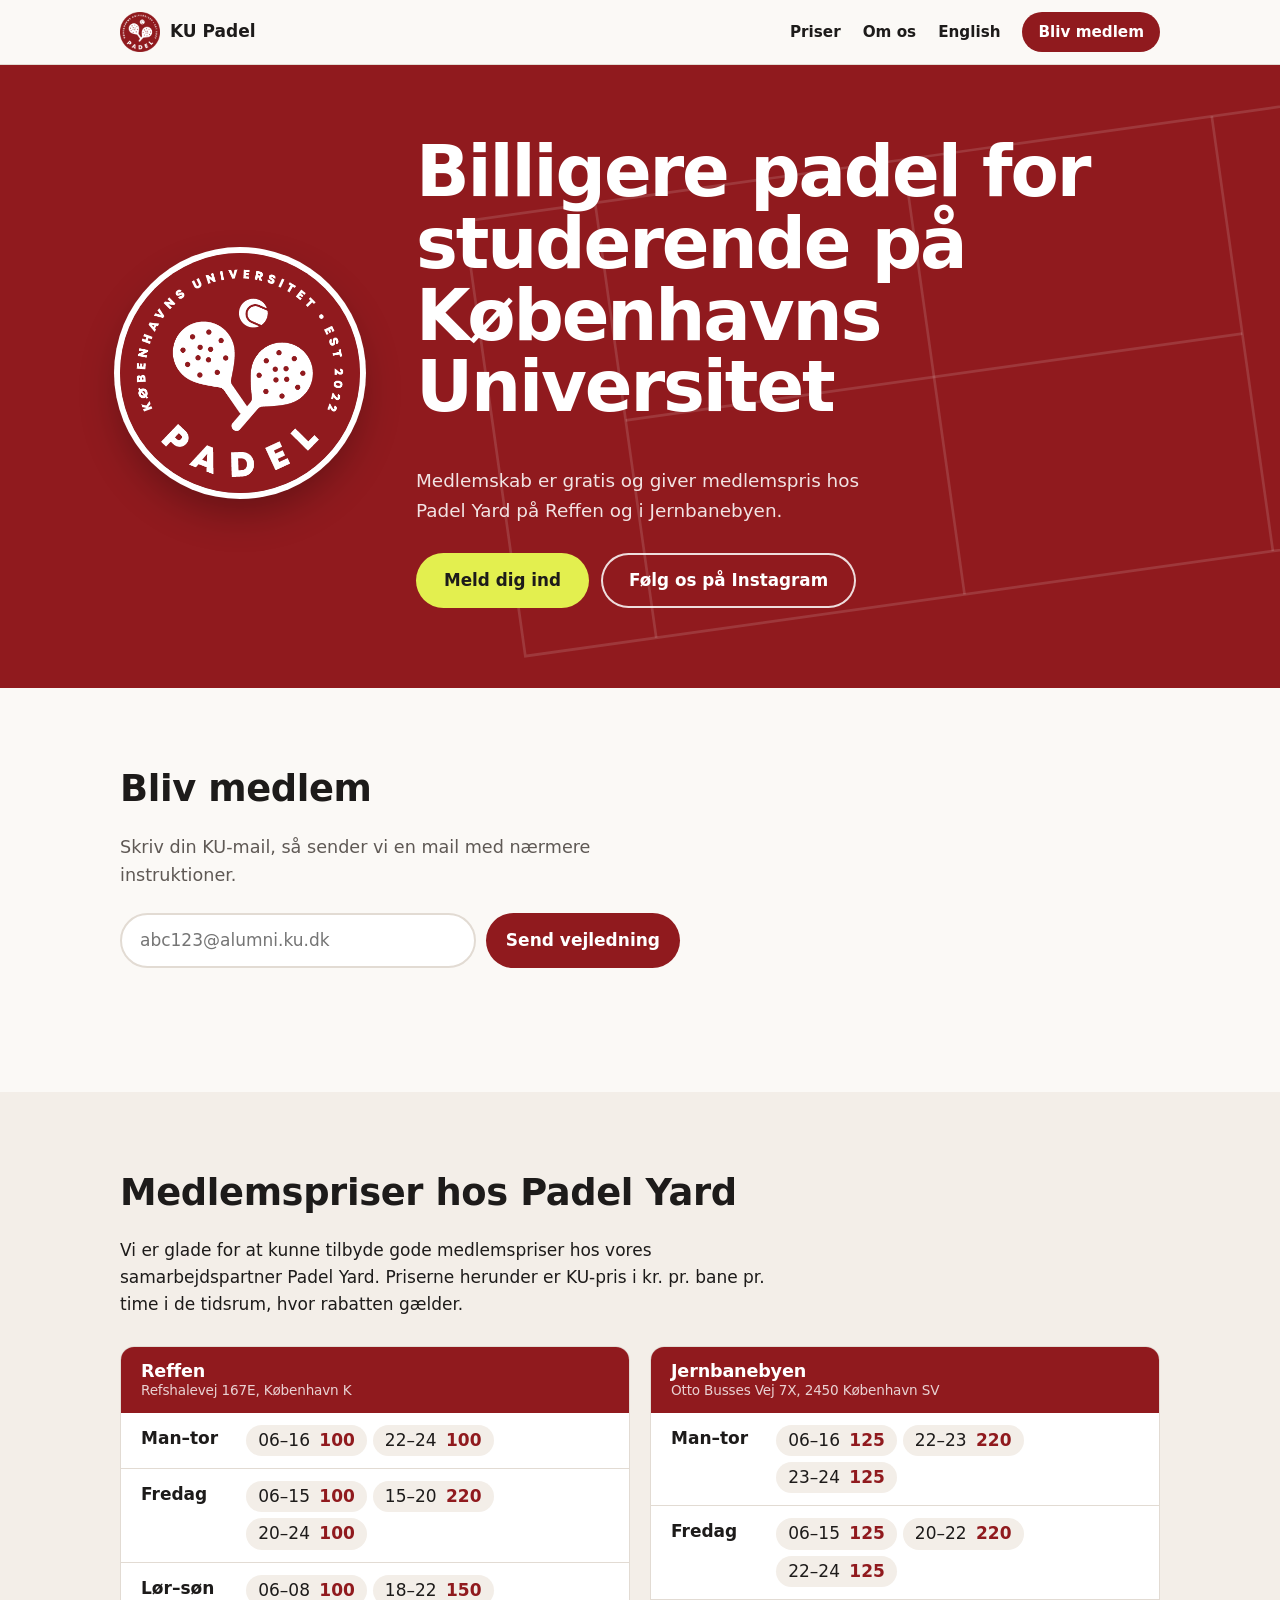
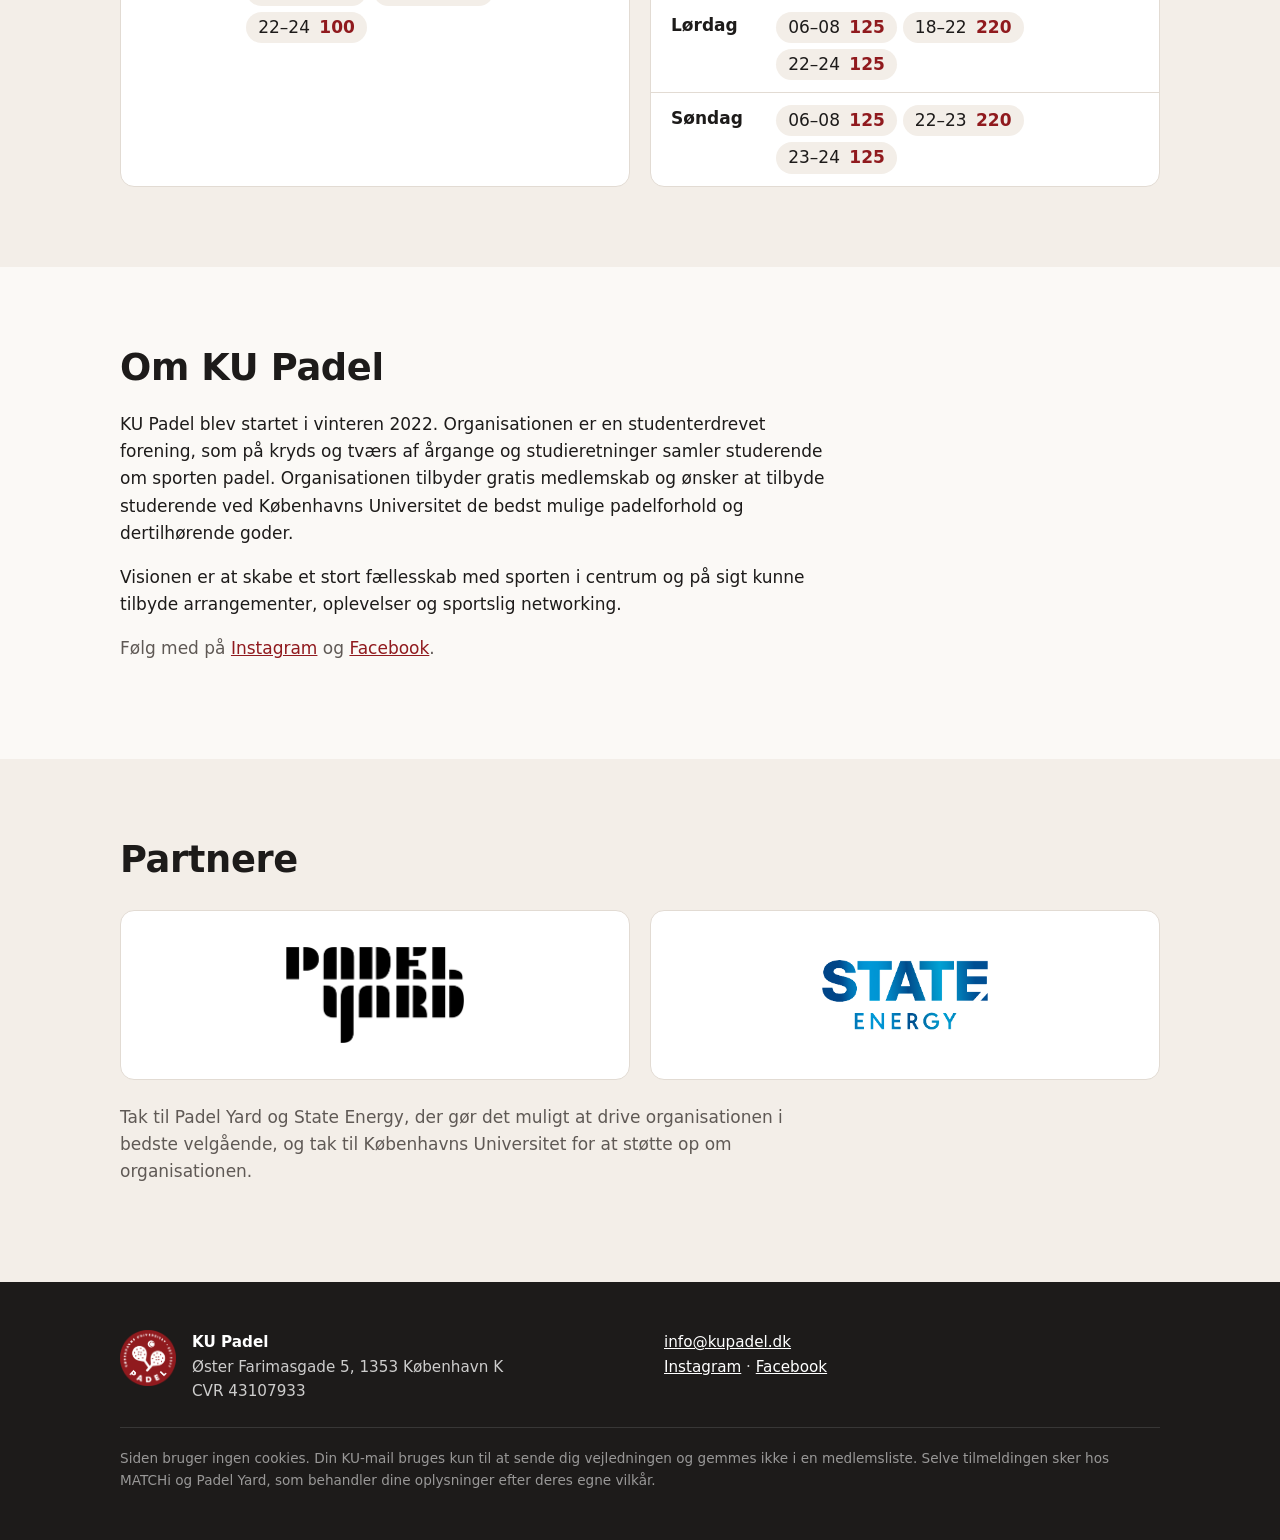
==== commit efd23b4f: "Større overskrift og Instagram-knap i toppen Co-Authored-By: Claude Opus 5.5 <noreply@anthropic.com>" ====
--- a/index.html
+++ b/index.html
@@ -43,7 +43,10 @@
       <div>
         <h1>Billigere padel for studerende på Københavns Universitet</h1>
         <p class="hero-text">Medlemskab er gratis og giver medlemspris hos Padel Yard på Reffen og i Jernbanebyen.</p>
-        <a class="btn btn-ball" href="#bliv-medlem">Meld dig ind</a>
+        <div class="hero-actions">
+          <a class="btn btn-ball" href="#bliv-medlem">Meld dig ind</a>
+          <a class="btn btn-outline" href="https://www.instagram.com/kupadel/" target="_blank" rel="noopener">Følg os på Instagram</a>
+        </div>
       </div>
     </div>
   </section>
--- a/style.css
+++ b/style.css
@@ -63,7 +63,7 @@
 }
 .hero-inner { position: relative; display: grid; grid-template-columns: 240px 1fr; gap: 56px; align-items: center; }
 .hero-logo { width: 240px; border-radius: 50%; box-shadow: 0 0 0 6px #fff, 0 18px 40px rgba(0, 0, 0, .3); }
-.hero h1 { font-size: clamp(2rem, 5vw, 3.3rem); font-weight: 800; max-width: 15ch; }
+.hero h1 { font-size: clamp(2.3rem, 6vw, 4.4rem); font-weight: 900; letter-spacing: -.03em; line-height: 1.02; max-width: 14ch; }
 .hero-text { font-size: 1.15rem; max-width: 38ch; margin: 0 0 28px; color: rgba(255, 255, 255, .88); }
 
 /* Buttons */
@@ -80,6 +80,9 @@
 .btn-ghost { background: transparent; color: var(--red); box-shadow: inset 0 0 0 2px var(--red); }
 .btn-ghost:hover { background: var(--red); color: #fff; }
 .btn-row { display: flex; flex-wrap: wrap; gap: 10px; }
+.hero-actions { display: flex; flex-wrap: wrap; gap: 12px; }
+.btn-outline { background: transparent; color: #fff; box-shadow: inset 0 0 0 2px rgba(255, 255, 255, .85); font-size: 1.05rem; padding: 14px 28px; }
+.btn-outline:hover { background: #fff; color: var(--red); }
 
 /* Sections */
 .section { padding: 80px 0; }
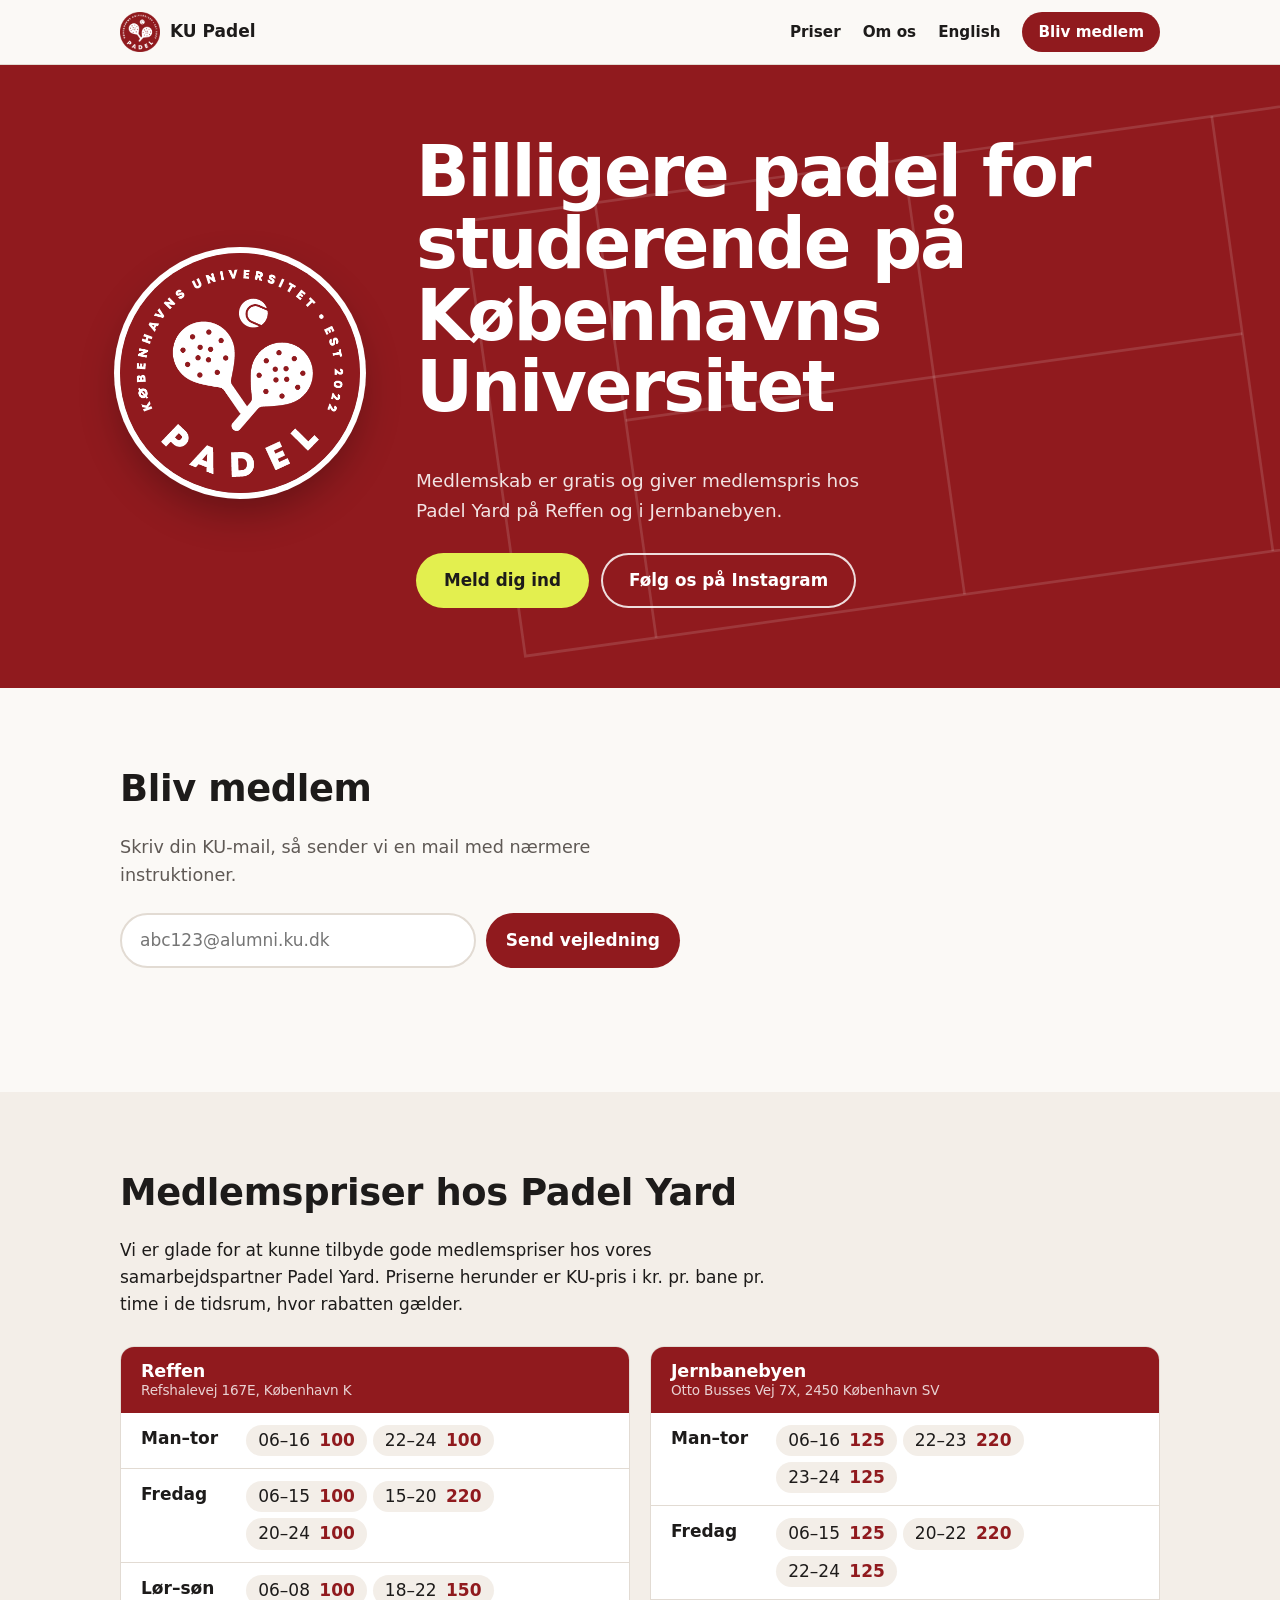
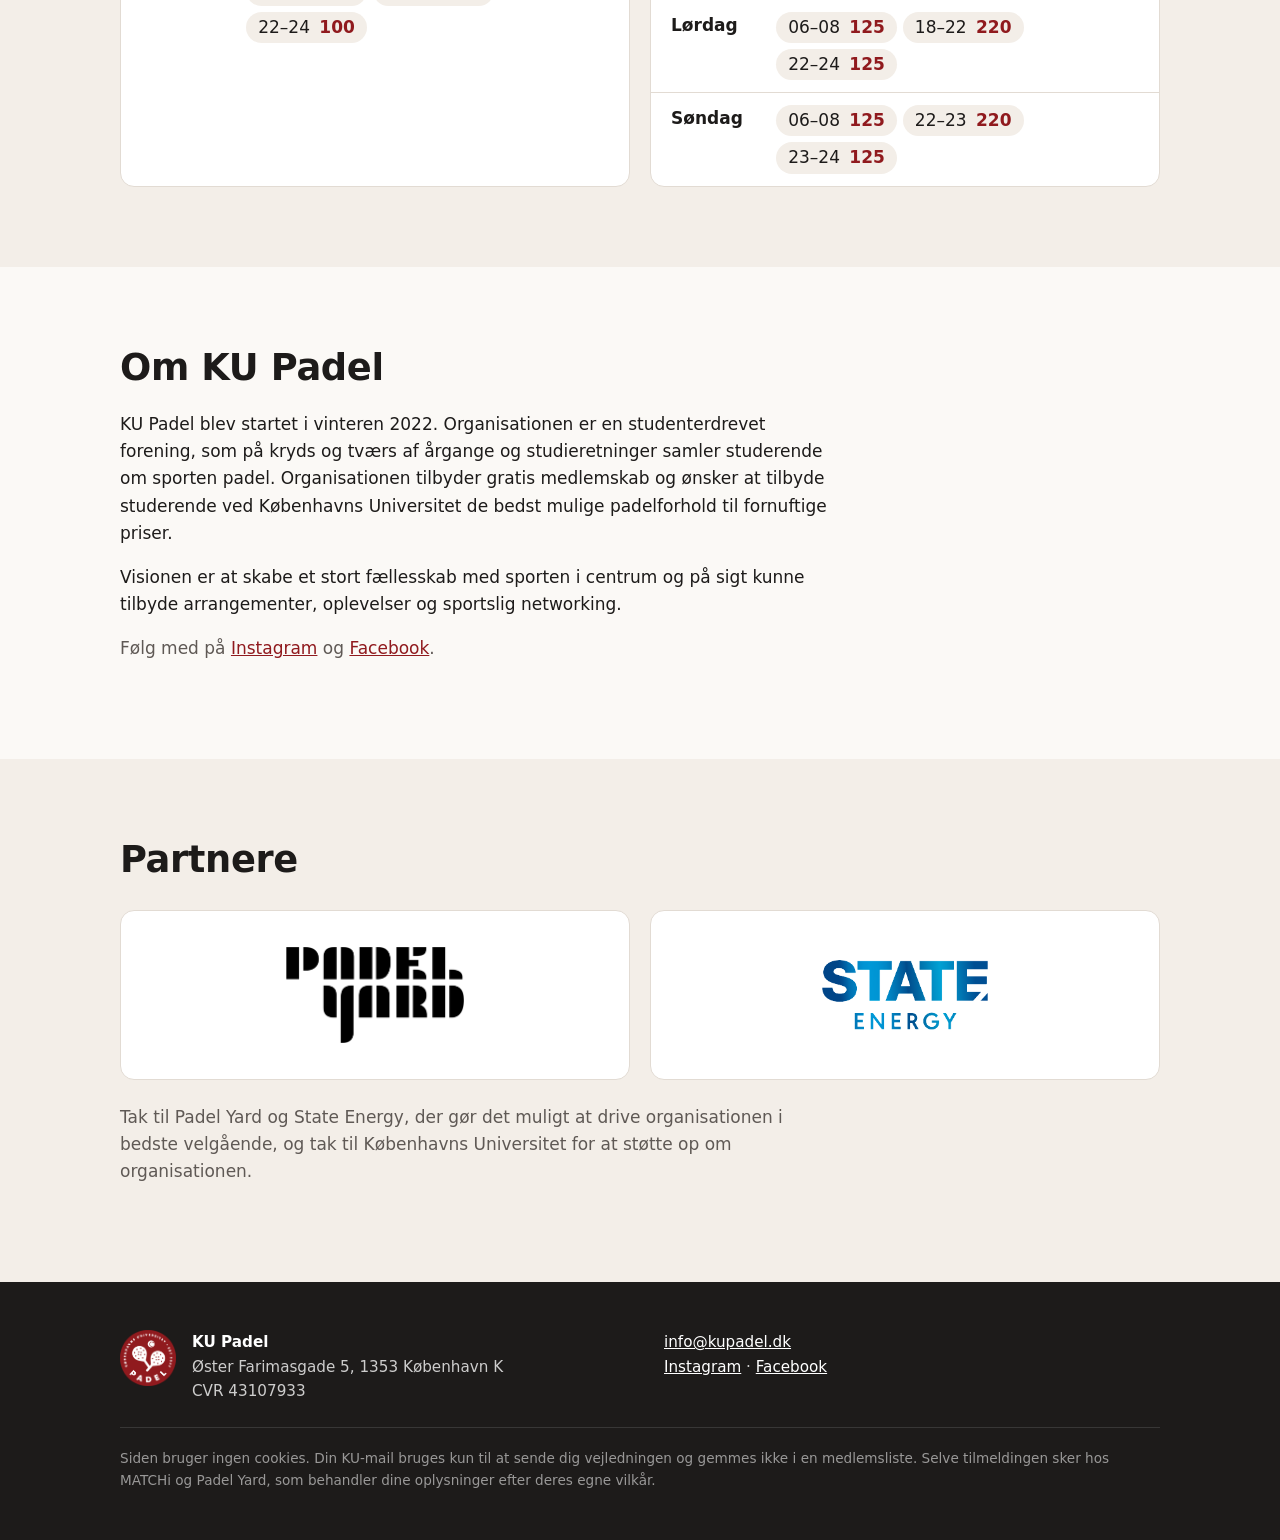
==== commit 7435ed6a: "Om KU Padel: til fornuftige priser Co-Authored-By: Claude Opus 5.5 <noreply@anthropic.com>" ====
--- a/index.html
+++ b/index.html
@@ -95,7 +95,7 @@
   <section id="om" class="section">
     <div class="wrap narrow">
       <h2>Om KU Padel</h2>
-      <p>KU Padel blev startet i vinteren 2022. Organisationen er en studenterdrevet forening, som på kryds og tværs af årgange og studieretninger samler studerende om sporten padel. Organisationen tilbyder gratis medlemskab og ønsker at tilbyde studerende ved Københavns Universitet de bedst mulige padelforhold og dertilhørende goder.</p>
+      <p>KU Padel blev startet i vinteren 2022. Organisationen er en studenterdrevet forening, som på kryds og tværs af årgange og studieretninger samler studerende om sporten padel. Organisationen tilbyder gratis medlemskab og ønsker at tilbyde studerende ved Københavns Universitet de bedst mulige padelforhold til fornuftige priser.</p>
       <p>Visionen er at skabe et stort fællesskab med sporten i centrum og på sigt kunne tilbyde arrangementer, oplevelser og sportslig networking.</p>
       <p class="social">Følg med på <a href="https://www.instagram.com/kupadel/" target="_blank" rel="noopener">Instagram</a> og <a href="https://www.facebook.com/KU-Padel-109963844948244" target="_blank" rel="noopener">Facebook</a>.</p>
     </div>
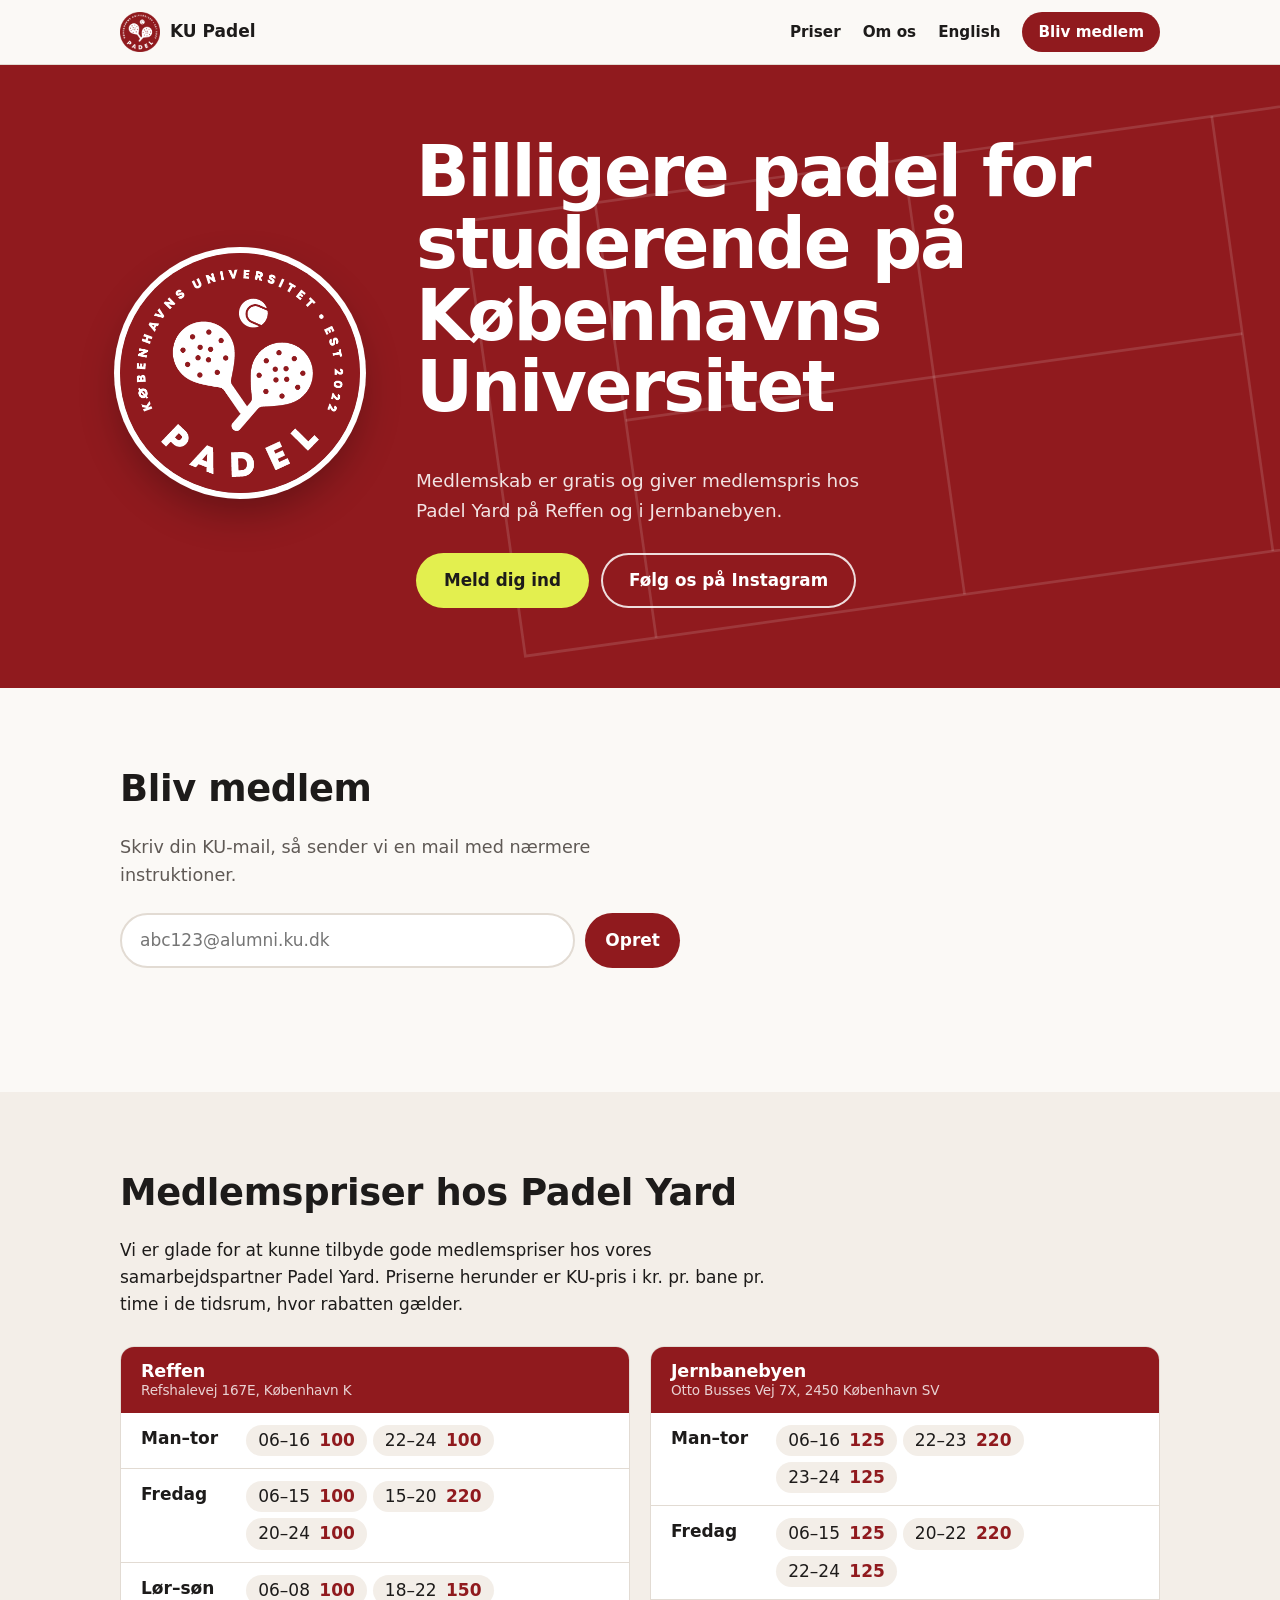
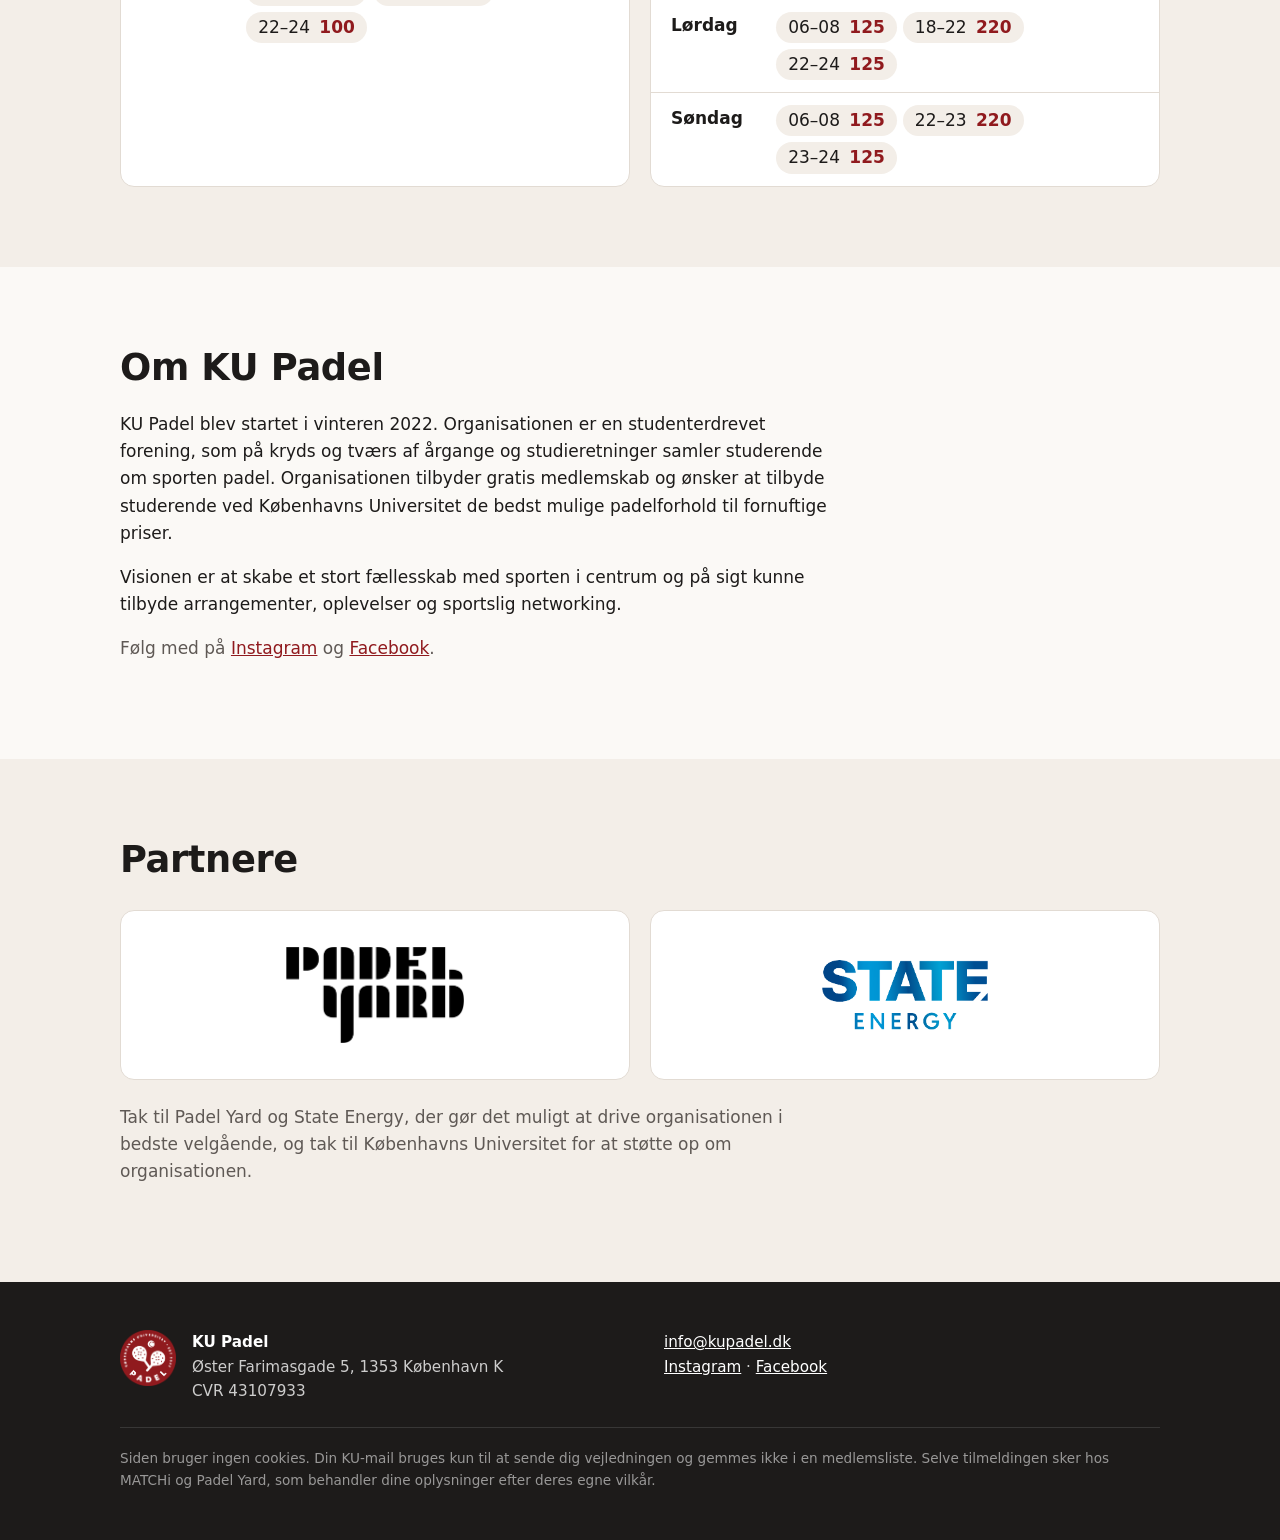
==== commit d3653edb: "Tilmeldingsknap: Opret / Sign up Co-Authored-By: Claude Opus 5.5 <noreply@anthropic.com>" ====
--- a/index.html
+++ b/index.html
@@ -59,7 +59,7 @@
         <label for="email" class="sr-only">KU-mail</label>
         <input id="email" name="email" type="email" inputmode="email" autocomplete="email" placeholder="abc123@alumni.ku.dk" required>
         <input name="website" type="text" tabindex="-1" autocomplete="off" class="hp" aria-hidden="true">
-        <button class="btn" type="submit">Send vejledning</button>
+        <button class="btn" type="submit">Opret</button>
       </form>
       <p id="join-msg" class="join-msg" role="status"></p>
     </div>
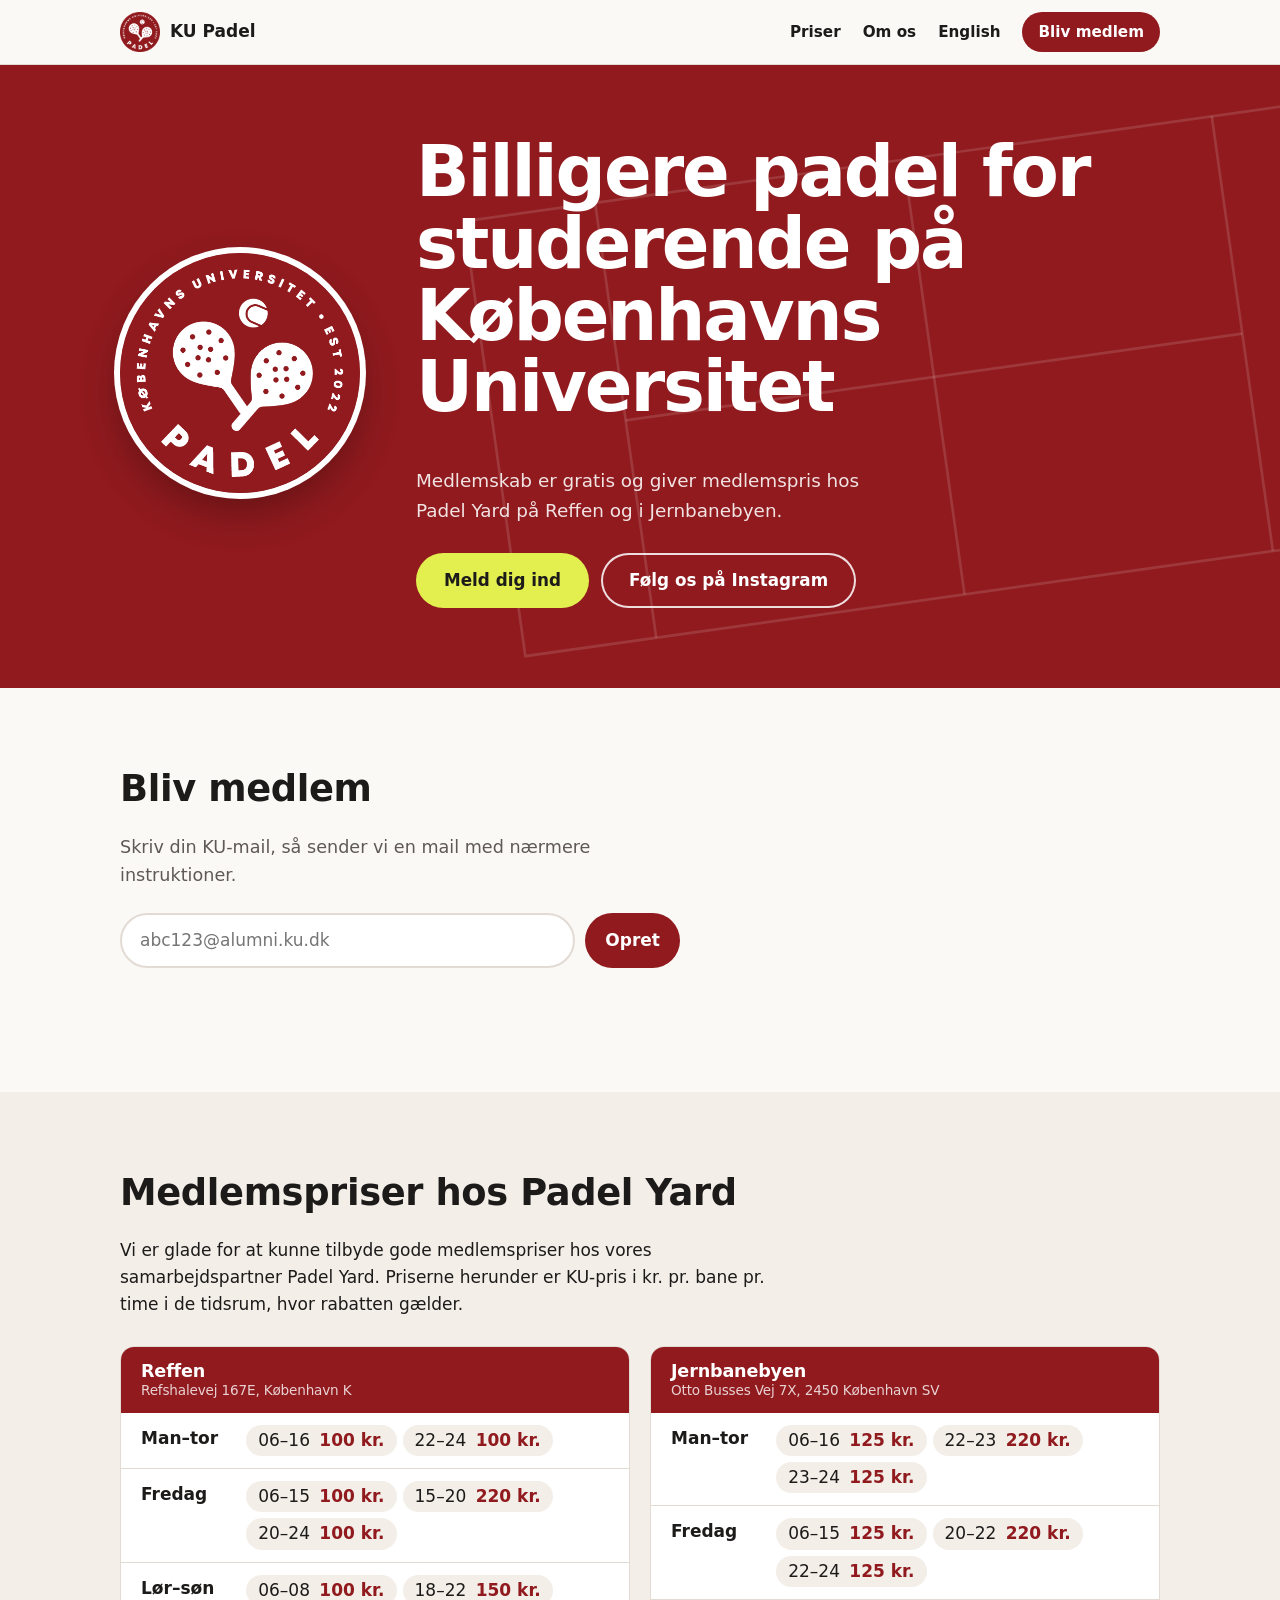
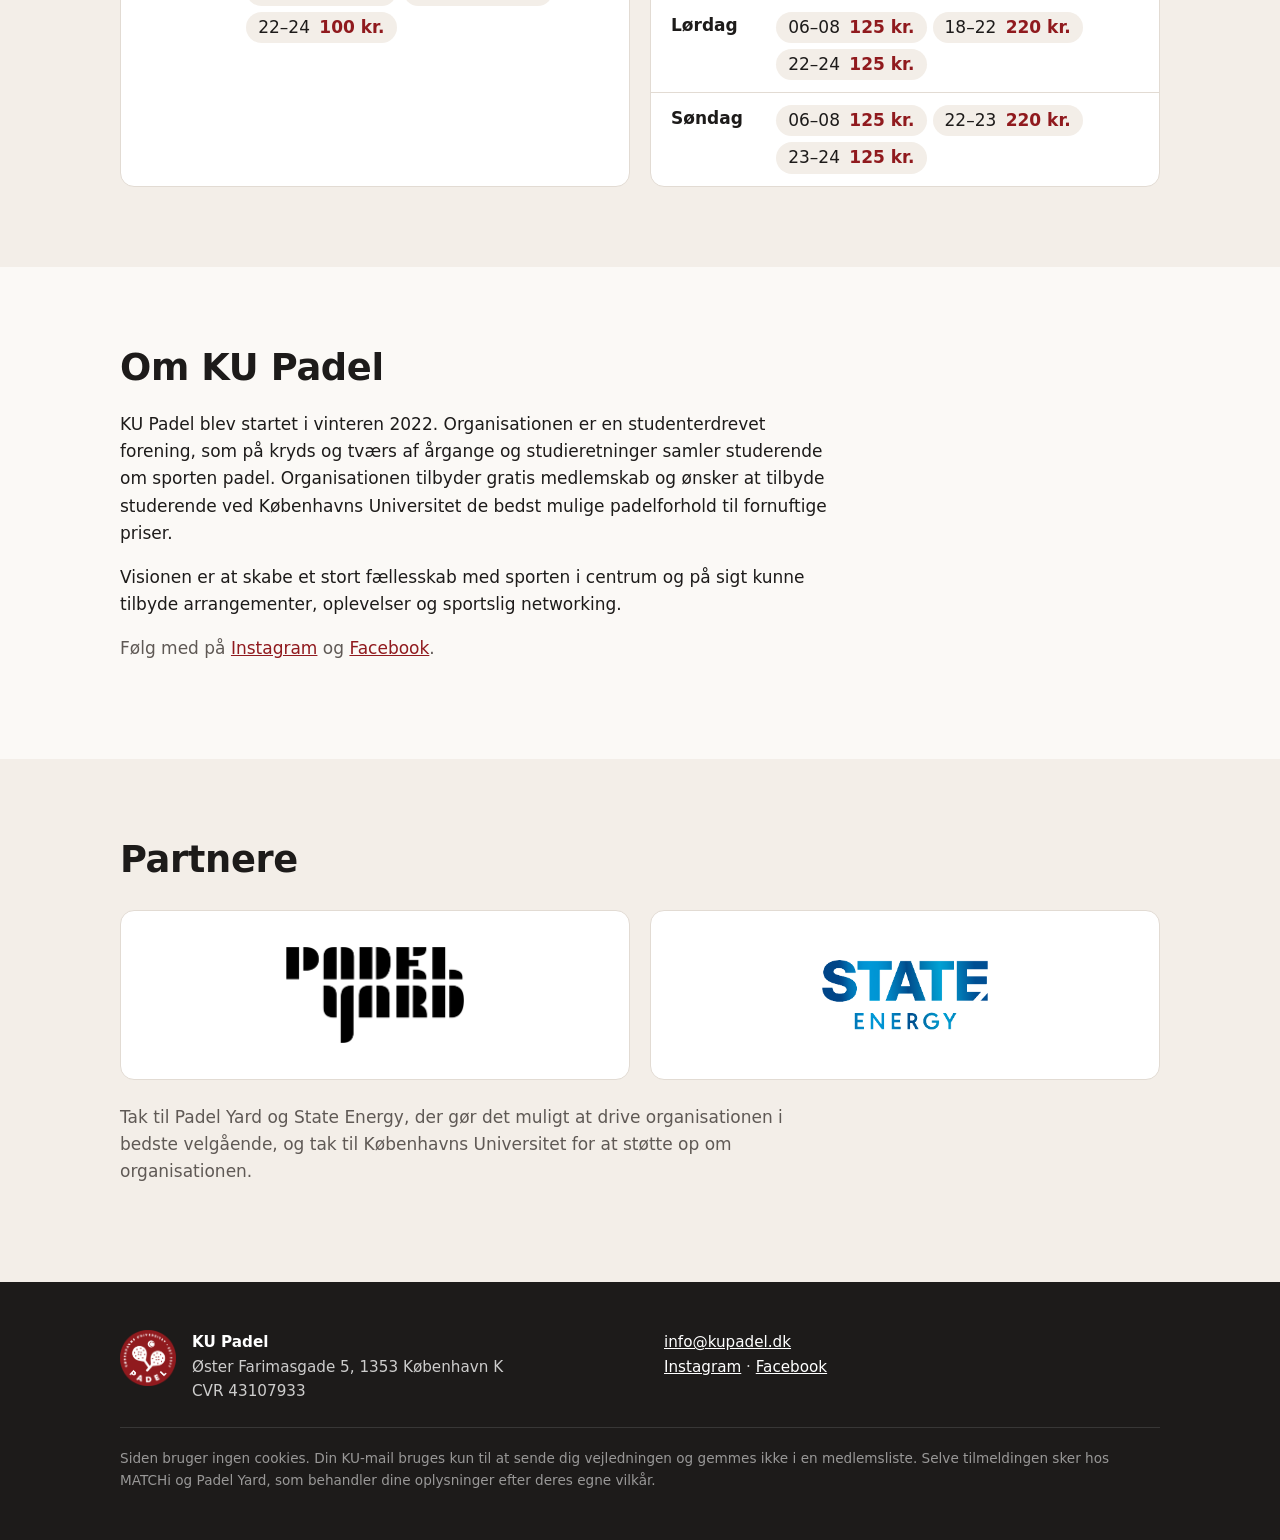
==== commit 4f2cff8e: "Vis kr./DKK efter priserne Co-Authored-By: Claude Opus 5.5 <noreply@anthropic.com>" ====
--- a/index.html
+++ b/index.html
@@ -74,18 +74,18 @@
         <div class="venue-card">
           <h3>Reffen <span>Refshalevej 167E, København K</span></h3>
           <table>
-            <tr><th>Man–tor</th><td><ul class="slots"><li>06–16 <b>100</b></li><li>22–24 <b>100</b></li></ul></td></tr>
-            <tr><th>Fredag</th><td><ul class="slots"><li>06–15 <b>100</b></li><li>15–20 <b>220</b></li><li>20–24 <b>100</b></li></ul></td></tr>
-            <tr><th>Lør–søn</th><td><ul class="slots"><li>06–08 <b>100</b></li><li>18–22 <b>150</b></li><li>22–24 <b>100</b></li></ul></td></tr>
+            <tr><th>Man–tor</th><td><ul class="slots"><li>06–16 <b>100 kr.</b></li><li>22–24 <b>100 kr.</b></li></ul></td></tr>
+            <tr><th>Fredag</th><td><ul class="slots"><li>06–15 <b>100 kr.</b></li><li>15–20 <b>220 kr.</b></li><li>20–24 <b>100 kr.</b></li></ul></td></tr>
+            <tr><th>Lør–søn</th><td><ul class="slots"><li>06–08 <b>100 kr.</b></li><li>18–22 <b>150 kr.</b></li><li>22–24 <b>100 kr.</b></li></ul></td></tr>
           </table>
         </div>
         <div class="venue-card">
           <h3>Jernbanebyen <span>Otto Busses Vej 7X, 2450 København SV</span></h3>
           <table>
-            <tr><th>Man–tor</th><td><ul class="slots"><li>06–16 <b>125</b></li><li>22–23 <b>220</b></li><li>23–24 <b>125</b></li></ul></td></tr>
-            <tr><th>Fredag</th><td><ul class="slots"><li>06–15 <b>125</b></li><li>20–22 <b>220</b></li><li>22–24 <b>125</b></li></ul></td></tr>
-            <tr><th>Lørdag</th><td><ul class="slots"><li>06–08 <b>125</b></li><li>18–22 <b>220</b></li><li>22–24 <b>125</b></li></ul></td></tr>
-            <tr><th>Søndag</th><td><ul class="slots"><li>06–08 <b>125</b></li><li>22–23 <b>220</b></li><li>23–24 <b>125</b></li></ul></td></tr>
+            <tr><th>Man–tor</th><td><ul class="slots"><li>06–16 <b>125 kr.</b></li><li>22–23 <b>220 kr.</b></li><li>23–24 <b>125 kr.</b></li></ul></td></tr>
+            <tr><th>Fredag</th><td><ul class="slots"><li>06–15 <b>125 kr.</b></li><li>20–22 <b>220 kr.</b></li><li>22–24 <b>125 kr.</b></li></ul></td></tr>
+            <tr><th>Lørdag</th><td><ul class="slots"><li>06–08 <b>125 kr.</b></li><li>18–22 <b>220 kr.</b></li><li>22–24 <b>125 kr.</b></li></ul></td></tr>
+            <tr><th>Søndag</th><td><ul class="slots"><li>06–08 <b>125 kr.</b></li><li>22–23 <b>220 kr.</b></li><li>23–24 <b>125 kr.</b></li></ul></td></tr>
           </table>
         </div>
       </div>
